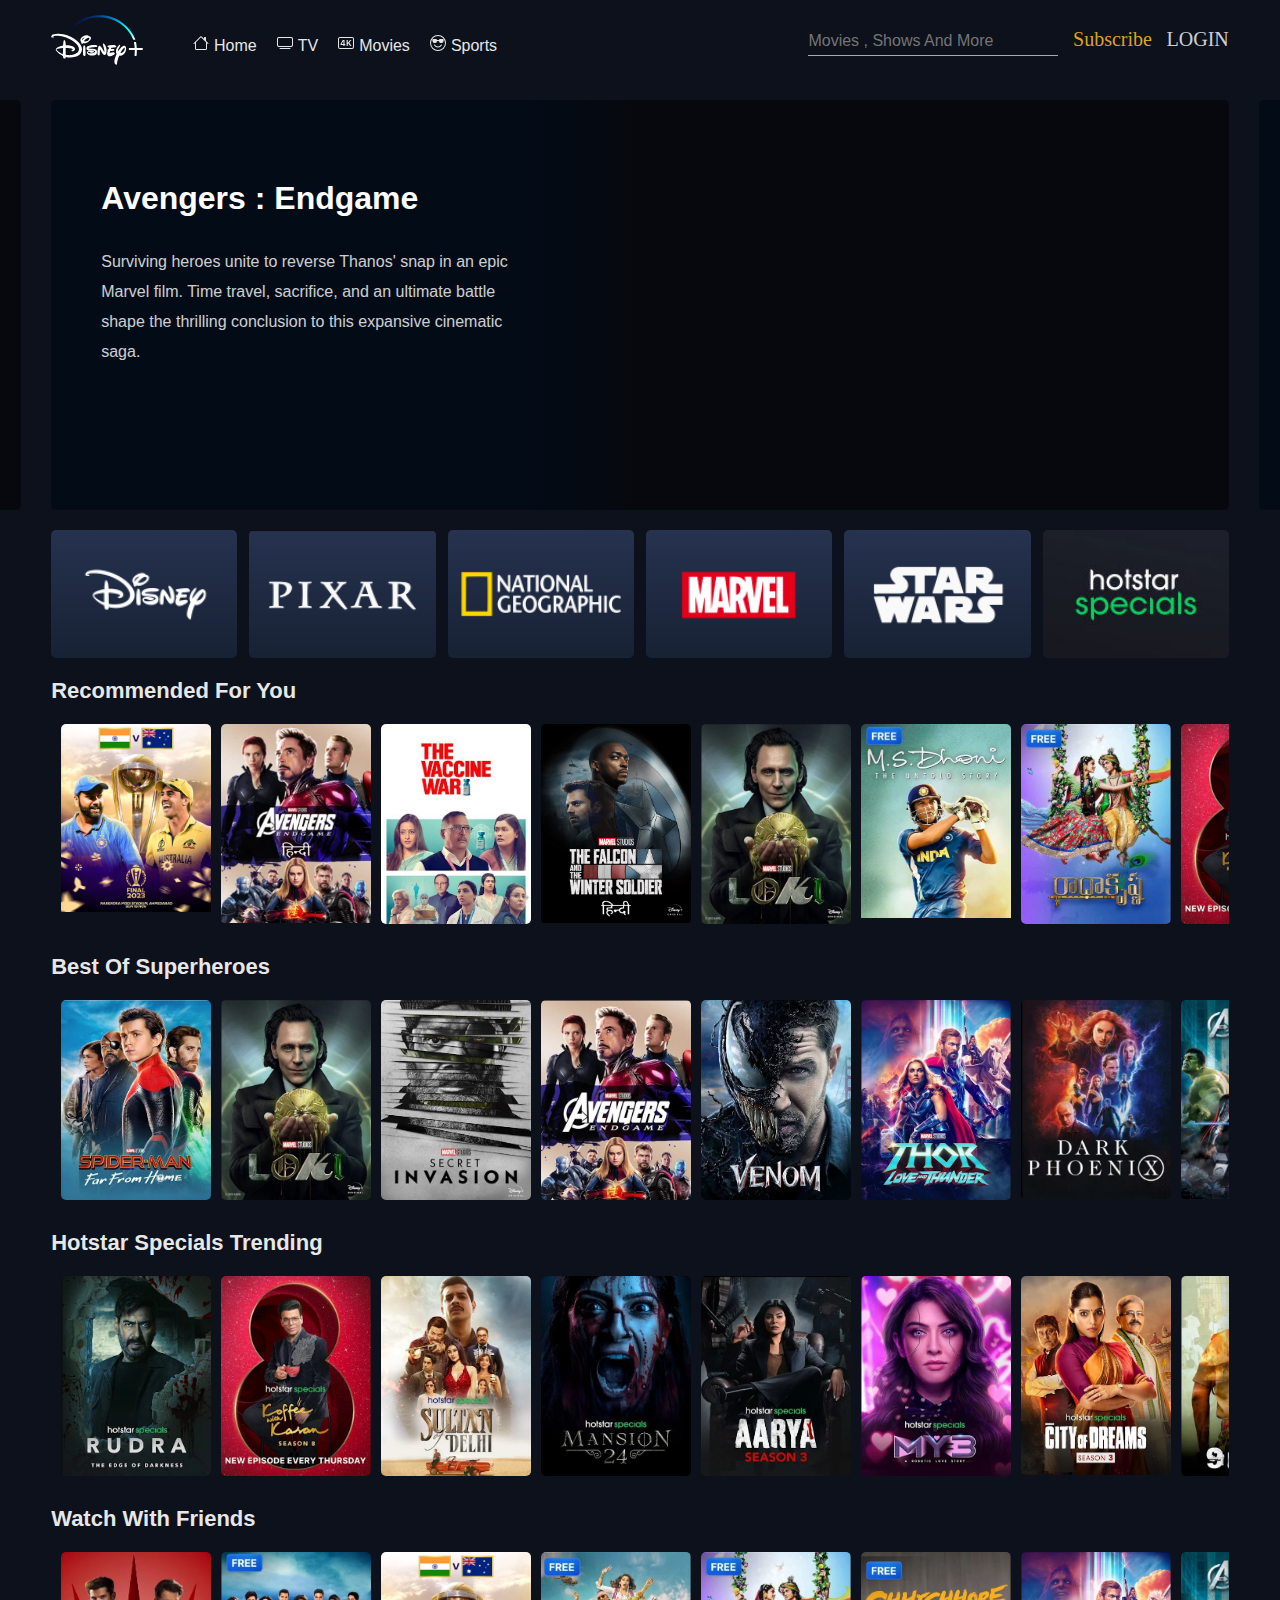
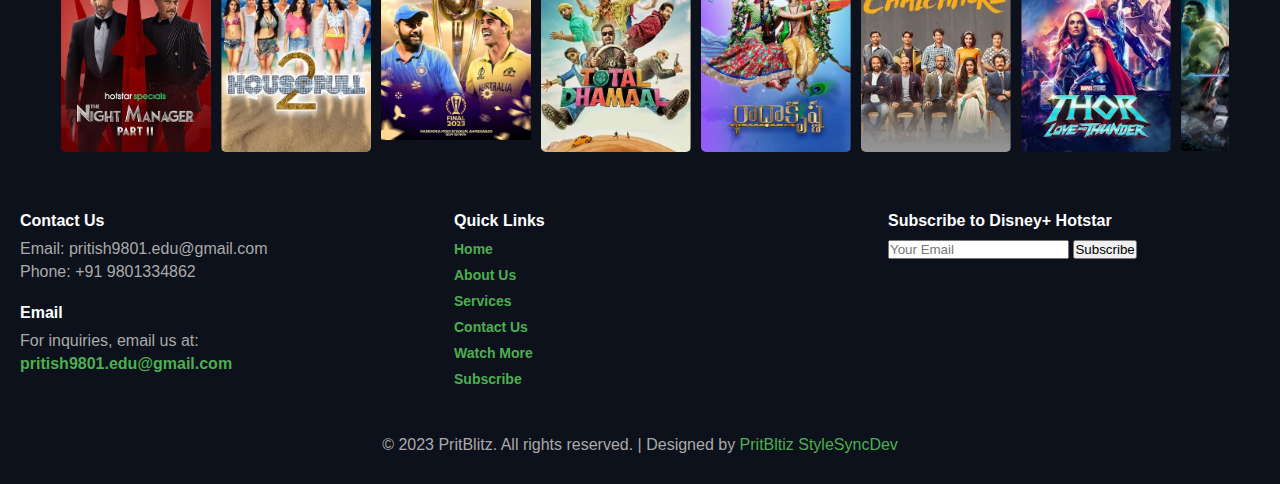
==== index.html @ 9d09a850 "Alignment and free img" ====
<!DOCTYPE html>
<html lang="en">

<head>
  <meta charset="UTF-8" />
  <meta name="viewport" content="width=device-width, initial-scale=1.0" />
  <meta http-equiv="X-UA-Compatible" content="ie=edge" />
  <title>Disney+ Hotstar</title>
  <link rel="stylesheet" href="style.css" />
  <script src="https://ajax.googleapis.com/ajax/libs/jquery/3.6.0/jquery.min.js"></script>
</head>

<body>
  <nav class="navbar">
    <img src="/images/logo_disney.svg" class="disney-logo" alt="" />
    <ul class="nav-links">
      <!-- <a> is the achor tag which contains the directing links for future pages -->
      <!-- # generally means blank , currently there are no links attached to the anchor tag -->
      <li class="nav-items">
        <a href="#">
          <svg class="nav-buttons" xmlns="http://www.w3.org/2000/svg" width="16" height="16" fill="currentColor"
            class="bi bi-house" viewBox="0 0 16 16">
            <path
              d="M8.707 1.5a1 1 0 0 0-1.414 0L.646 8.146a.5.5 0 0 0 .708.708L2 8.207V13.5A1.5 1.5 0 0 0 3.5 15h9a1.5 1.5 0 0 0 1.5-1.5V8.207l.646.647a.5.5 0 0 0 .708-.708L13 5.793V2.5a.5.5 0 0 0-.5-.5h-1a.5.5 0 0 0-.5.5v1.293zM13 7.207V13.5a.5.5 0 0 1-.5.5h-9a.5.5 0 0 1-.5-.5V7.207l5-5z" />
          </svg>Home</a>
      </li>
      <li class="nav-items">
        <a href="#">
          <svg class="nav-buttons" xmlns="http://www.w3.org/2000/svg" width="16" height="16" fill="currentColor"
            class="bi bi-tv" viewBox="0 0 16 16">
            <path
              d="M2.5 13.5A.5.5 0 0 1 3 13h10a.5.5 0 0 1 0 1H3a.5.5 0 0 1-.5-.5M13.991 3l.024.001a1.46 1.46 0 0 1 .538.143.757.757 0 0 1 .302.254c.067.1.145.277.145.602v5.991l-.001.024a1.464 1.464 0 0 1-.143.538.758.758 0 0 1-.254.302c-.1.067-.277.145-.602.145H2.009l-.024-.001a1.464 1.464 0 0 1-.538-.143.758.758 0 0 1-.302-.254C1.078 10.502 1 10.325 1 10V4.009l.001-.024a1.46 1.46 0 0 1 .143-.538.758.758 0 0 1 .254-.302C1.498 3.078 1.675 3 2 3zM14 2H2C0 2 0 4 0 4v6c0 2 2 2 2 2h12c2 0 2-2 2-2V4c0-2-2-2-2-2" />
          </svg>TV</a>
      </li>
      <li class="nav-items">
        <a href="#">
          <svg class="nav-buttons" xmlns="http://www.w3.org/2000/svg" width="16" height="16" fill="currentColor"
            class="bi bi-badge-4k" viewBox="0 0 16 16">
            <path
              d="M4.807 5.001C4.021 6.298 3.203 7.6 2.5 8.917v.971h2.905V11h1.112V9.888h.733V8.93h-.733V5.001h-1.71zm-1.23 3.93v-.032a46.781 46.781 0 0 1 1.766-3.001h.062V8.93H3.577zm9.831-3.93h-1.306L9.835 7.687h-.057V5H8.59v6h1.187V9.075l.615-.699L12.072 11H13.5l-2.232-3.415 2.14-2.584z" />
            <path
              d="M14 3a1 1 0 0 1 1 1v8a1 1 0 0 1-1 1H2a1 1 0 0 1-1-1V4a1 1 0 0 1 1-1zM2 2a2 2 0 0 0-2 2v8a2 2 0 0 0 2 2h12a2 2 0 0 0 2-2V4a2 2 0 0 0-2-2z" />
          </svg>Movies</a>
      </li>
      <li class="nav-items">
        <a href="#">
          <svg class="nav-buttons" xmlns="http://www.w3.org/2000/svg" width="16" height="16" fill="currentColor"
            class="bi bi-emoji-sunglasses" viewBox="0 0 16 16">
            <path
              d="M4.968 9.75a.5.5 0 1 0-.866.5A4.498 4.498 0 0 0 8 12.5a4.5 4.5 0 0 0 3.898-2.25.5.5 0 1 0-.866-.5A3.498 3.498 0 0 1 8 11.5a3.498 3.498 0 0 1-3.032-1.75M7 5.116V5a1 1 0 0 0-1-1H3.28a1 1 0 0 0-.97 1.243l.311 1.242A2 2 0 0 0 4.561 8H5a2 2 0 0 0 1.994-1.839A2.99 2.99 0 0 1 8 6c.393 0 .74.064 1.006.161A2 2 0 0 0 11 8h.438a2 2 0 0 0 1.94-1.515l.311-1.242A1 1 0 0 0 12.72 4H10a1 1 0 0 0-1 1v.116A4.22 4.22 0 0 0 8 5c-.35 0-.69.04-1 .116" />
            <path d="M16 8A8 8 0 1 1 0 8a8 8 0 0 1 16 0m-1 0A7 7 0 1 0 1 8a7 7 0 0 0 14 0" />
          </svg>Sports</a>
      </li>
    </ul>

    <div class="right-container">
      <input type="text" class="search-box" placeholder="Movies , Shows And More " />
      <button class="sub-btn">Subscribe</button>
      <a href="#" class="login-link">login</a>
    </div>
  </nav>

  <div class="carousel-container">
    <div class="carousel"></div>
  </div>

  <div class="video-card-container">
    <div class="video-card">
      <img src="images/disney.PNG" class="video-card-image" alt="disney card" />
      <video src="videos/disney.mp4" mute loop class="card-video"></video>
    </div>

    <div class="video-card">
      <img src="images/pixar.PNG" class="video-card-image" alt="pixar card" />
      <video src="videos/pixar.mp4" mute loop class="card-video"></video>
    </div>

    <div class="video-card">
      <img src="images/geographic.PNG" class="video-card-image" alt="national geographic card" />
      <video src="videos/geographic.mp4" mute loop class="card-video"></video>
    </div>

    <div class="video-card">
      <img src="images/marvel.PNG" class="video-card-image" alt="marvel card" />
      <video src="videos/marvel.mp4" mute loop class="card-video"></video>
    </div>

    <div class="video-card">
      <img src="images/star-wars.PNG" class="video-card-image" alt="star wars card " />
      <video src="videos/star-war.mp4" mute loop class="card-video"></video>
    </div>

    <div class="video-card">
      <img src="images/hotstar-specials.jpg" class="video-card-image" alt="hotstar specials card" />
      <video src="videos/hotstar-specials.mp4" mute loop class="card-video"></video>
    </div>
  </div>

  <h1 class="title">Recommended for You</h1>

  <div class="movies-list">
    <button class="pre-btn" title="btn">
      <img src="images/pre.png" alt="previous button" />
    </button>
    <button class="nxt-btn" title="btn">
      <img src="images/nxt.png" alt="next button" />
    </button>
    <div class="card-container">
      <div class="card">
        <img src="images/poster 32.jpg" class="card-img" alt="poster 32 - india vs australia world cup finals " />
        <div class="card-body">
            <div class="a"><h2 class="name">IND vs AUS WC FINALS 2023</h2>
          <h6 class="des">
            Intense showdown, cricket glory: India vs Australia.
          </h6></div>
          <button class="watchlist-btn">add to watchlist</button>
        </div>
      </div>

      <div class="card">
        <img src="images/poster 4.png" class="card-img" alt="poster 4 - avengers endgame in hindi" />
        <div class="card-body">
            <div class="a"><h2 class="name">Avengers Endgame(Hindi)</h2>
          <h6 class="des">
            Epic heroes unite, vanquishing threats, altering destinies.
          </h6></div>
          <button class="watchlist-btn">add to watchlist</button>
        </div>
      </div>

      <div class="card">
        <img src="images/poster 43.jpeg" class="card-img" alt="poster 4 - avengers endgame in hindi" />
        <div class="card-body">
          <div class="a"><h2 class="name">The Vaccine War</h2>
          <h6 class="des">
            Global struggle: The Vaccine War's impactful narrative.
          </h6></div>
          <button class="watchlist-btn">add to watchlist</button>
        </div>
      </div>

      <div class="card">
        <img src="images/poster 3.png" class="card-img" alt="poster 3 - the falcon and the winter soldier in hindi " />
        <div class="card-body">
          <div class="a"><h2 class="name">The Falcon and the Winter Soldier</h2>
          <h6 class="des">
            Heroes unite, navigating challenges, forging powerful legacy
          </h6></div>
          <button class="watchlist-btn">add to watchlist</button>
        </div>
      </div>

      <div class="card">
        <img src="images/poster 13.jpeg" class="card-img" alt="poster 13 - Loki Season 2 " />
        <div class="card-body">
          <div class="a"><h2 class="name">Loki</h2>
          <h6 class="des">
            God of Mischief's cosmic escapades defy expectations
          </h6></div>
          <button class="watchlist-btn">add to watchlist</button>
        </div>
      </div>

      <div class="card">
        <img src="images/poster 15.jpeg" class="card-img" alt="poster 15 - MS Dhoni : The Untold Story  " />
        <div class="card-body">
          <div class="a"><h2 class="name">MS Dhoni : The Untold Story</h2>
          <h6 class="des">
            Dhoni's journey: captaincy, resilience, triumph, untold saga.
          </h6></div>
          <button class="watchlist-btn">add to watchlist</button>
        </div>
      </div>

      <div class="card">
        <img src="images/poster 17.jpeg" class="card-img" alt="poster 17 - Radha Krishna " />
        <div class="card-body">
          <div class="a"><h2 class="name">Radha Krishna</h2>
          <h6 class="des">
            Divine love story transcends time, eternal devotion.
          </h6></div>
          <button class="watchlist-btn">add to watchlist</button>
        </div>
      </div>

      <div class="card">
        <img src="images/poster 18.jpeg" class="card-img" alt="poster 18 - Koffee With Karan " />
        <div class="card-body">
          <div class="a"><h2 class="name">Koffee With Karan</h2>
          <h6 class="des">
            Celebrities spill secrets, candid conversations, entertaining
            revelations.
          </h6></div>
          <button class="watchlist-btn">add to watchlist</button>
        </div>
      </div>

      <div class="card">
        <img src="images/poster 23.jpeg" class="card-img" alt="poster 23 - RRR" />
        <div class="card-body">
          <div class="a"><h2 class="name">RRR</h2>
          <h6 class="des">
            Epic saga, fierce battles, heroic camaraderie unfolds.
          </h6></div>
          <button class="watchlist-btn">add to watchlist</button>
        </div>
      </div>

      <div class="card">
        <img src="images/poster 30.jpeg" class="card-img" alt="poster 30 - Tu hai Mera Sunday " />
        <div class="card-body">
          <div class="a"><h2 class="name">Tu hai Mera Sunday</h2>
          <h6 class="des">
            Heartwarming tale, friendship, Mumbai's vibrant spirit.
          </h6></div>
          <button class="watchlist-btn">add to watchlist</button>
        </div>
      </div>

      <div class="card">
        <img src="images/poster 2.png" class="card-img" alt="poster 2 - Mulan (Hindi)" />
        <div class="card-body">
          <div class="a"><h2 class="name">Mulan(Hindi)</h2>
          <h6 class="des">
            Warrior's journey, honor, bravery in Disney's adaptation.
          </h6></div>
          <button class="watchlist-btn">add to watchlist</button>
        </div>
      </div>

      <div class="card">
        <img src="images/poster 28.jpeg" class="card-img" alt="poster 28 - Live Telecast" />
        <div class="card-body">
          <div class="a"><h2 class="name">Live Telecast</h2>
          <h6 class="des">
            Horror reality, chilling consequences on-screen drama.
          </h6></div>
          <button class="watchlist-btn">add to watchlist</button>
        </div>
      </div>

      <div class="card">
        <img src="images/poster 22.jpeg" class="card-img" alt="poster 22 - Devo ke dev : Mahadev" />
        <div class="card-body">
          <div class="a"><h2 class="name">Devo ke dev : Mahadev</h2>
          <h6 class="des">
            Mythical saga, divine journey, Lord Shiva's valor.
          </h6></div>
          <button class="watchlist-btn">add to watchlist</button>
        </div>
      </div>
    </div>
  </div>

  <h1 class="title">Best of Superheroes</h1>

  <div class="movies-list">
    <button class="pre-btn" title="btn">
      <img src="images/pre.png" alt="previous button " />
    </button>
    <button class="nxt-btn" title="btn">
      <img src="images/nxt.png" alt="next button " />
    </button>
    <div class="card-container">
      <div class="card">
        <img src="images/poster 14.jpeg" class="card-img" alt="" />
        <div class="card-body">
          <div class="a"><h2 class="name">Spiderman : Far from Home</h2>
          <h6 class="des">
            Heroic web-slinger faces global challenges, adventure.
          </h6></div>
          <button class="watchlist-btn">add to watchlist</button>
        </div>
      </div>

      <div class="card">
        <img src="images/poster 13.jpeg" class="card-img" alt="" />
        <div class="card-body">
          <div class="a"><h2 class="name">Loki</h2>
          <h6 class="des">
            God of Mischief's cosmic escapades defy expectations.
          </h6></div>
          <button class="watchlist-btn">add to watchlist</button>
        </div>
      </div>

      <div class="card">
        <img src="images/poster 27.jpeg" class="card-img" alt="" />
        <div class="card-body">
          <div class="a"><h2 class="name">Secret Invasion</h2>
          <h6 class="des">
            Marvel's shapeshifting thriller, infiltration, cosmic stakes.
          </h6></div>
          <button class="watchlist-btn">add to watchlist</button>
        </div>
      </div>

      <div class="card">
        <img src="images/poster 26.jpeg" class="card-img" alt="" />
        <div class="card-body">
          <div class="a"><h2 class="name">Avengers Endgame(Hindi)</h2>
          <h6 class="des">
            Epic heroes unite, vanquishing threats, altering destinies.
          </h6></div>
          <button class="watchlist-btn">add to watchlist</button>
        </div>
      </div>

      <div class="card">
        <img src="images/poster 24.jpeg" class="card-img" alt="" />
        <div class="card-body">
          <div class="a"><h2 class="name">Venom</h2>
          <h6 class="des">
            Antihero's symbiotic saga, power struggle, formidable foes.
          </h6></div>
          <button class="watchlist-btn">add to watchlist</button>
        </div>
      </div>

      <div class="card">
        <img src="images/poster 21.jpeg" class="card-img" alt="" />
        <div class="card-body">
          <div class="a"><h2 class="name">Thor : Love and Thunder</h2>
          <h6 class="des">
            Thunderous love, cosmic adventures, electrifying spectacle
          </h6></div>
          <button class="watchlist-btn">add to watchlist</button>
        </div>
      </div>

      <div class="card">
        <img src="images/poster 12.png" class="card-img" alt="" />
        <div class="card-body">
          <div class="a"><h2 class="name">Dark Phoenix</h2>
          <h6 class="des">
            Mutant turmoil, destructive power, X-Men's ultimate challenge
          </h6></div>
          <button class="watchlist-btn">add to watchlist</button>
        </div>
      </div>

      <div class="card">
        <img src="images/poster 6.png" class="card-img" alt="" />
        <div class="card-body">
          <div class="a"><h2 class="name">Avengers(Hindi)</h2>
          <h6 class="des">
            Earth's mightiest heroes unite, defend against threats.
          </h6></div>
          <button class="watchlist-btn">add to watchlist</button>
        </div>
      </div>

      <div class="card">
        <img src="images/poster 20.jpeg" class="card-img" alt="" />
        <div class="card-body">
          <div class="a"><h2 class="name">Black Panther : Wakanda Forever</h2>
          <h6 class="des">
            Legacy continues, royal heritage, Marvel's tribute.
          </h6></div>
          <button class="watchlist-btn">add to watchlist</button>
        </div>
      </div>

      <div class="card">
        <img src="images/poster 9.png" class="card-img" alt="" />
        <div class="card-body">
          <div class="a"><h2 class="name">Raya And the Last Dragon</h2>
          <h6 class="des">
            Animated epic, mystical journey, courage triumphs.
          </h6></div>
          <button class="watchlist-btn">add to watchlist</button>
        </div>
      </div>

      <div class="card">
        <img src="images/poster 10.png" class="card-img" alt="" />
        <div class="card-body">
          <div class="a"><h2 class="name">Luca</h2>
          <h6 class="des">
            Pixar's seaside adventure, friendship, sea monster secrets.
          </h6></div>
          <button class="watchlist-btn">add to watchlist</button>
        </div>
      </div>

      <div class="card">
        <img src="images/poster 3.png" class="card-img" alt="" />
        <div class="card-body">
          <div class="a"><h2 class="name">The Falcon and the Winter Soldier(Hindi)</h2>
          <h6 class="des">
            Heroes unite, navigating challenges, forging powerful legacy.
          </h6></div>
          <button class="watchlist-btn">add to watchlist</button>
        </div>
      </div>
    </div>
  </div>

  <h1 class="title">Hotstar Specials Trending</h1>

  <div class="movies-list">
    <button class="pre-btn" title="btn">
      <img src="images/pre.png" alt="" />
    </button>
    <button class="nxt-btn" title="btn">
      <img src="images/nxt.png" alt="" />
    </button>
    <div class="card-container">
      <div class="card">
        <img src="images/poster 16.jpeg" class="card-img" alt="" />
        <div class="card-body">
          <div class="a"><h2 class="name">Rudra : The Edge Of Darkness</h2>
          <h6 class="des">
            Crime-solving thriller, darkness unraveled, riveting drama.
          </h6></div>
          <button class="watchlist-btn">add to watchlist</button>
        </div>
      </div>

      <div class="card">
        <img src="images/poster 18.jpeg" class="card-img" alt="" />
        <div class="card-body">
          <div class="a"><h2 class="name">Koffee With Karan</h2>
          <h6 class="des">
            Celebrities spill secrets, candid conversations, entertaining
            revelations.
          </h6></div>
          <button class="watchlist-btn">add to watchlist</button>
        </div>
      </div>

      <div class="card">
        <img src="images/poster 33.jpeg" class="card-img" alt="" />
        <div class="card-body">
          <div class="a"><h2 class="name">Sultan Of Delhi</h2>
          <h6 class="des">
            Political intrigue, power struggles, royal legacy unfolds.
          </h6></div>
          <button class="watchlist-btn">add to watchlist</button>
        </div>
      </div>

      <div class="card">
        <img src="images/poster 34.jpeg" class="card-img" alt="" />
        <div class="card-body">
          <div class="a"><h2 class="name">Mansion 24</h2>
          <h6 class="des">
            Mysterious mansion, secrets, supernatural encounters, suspenseful
            narrative.
          </h6></div>
          <button class="watchlist-btn">add to watchlist</button>
        </div>
      </div>

      <div class="card">
        <img src="images/poster 35.jpeg" class="card-img" alt="" />
        <div class="card-body">
          <div class="a"><h2 class="name">Aarya(Season 3)</h2>
          <h6 class="des">
            Aarya's saga continues, family dynamics, gripping suspense.
          </h6></div>
          <button class="watchlist-btn">add to watchlist</button>
        </div>
      </div>

      <div class="card">
        <img src="images/poster 36.jpeg" class="card-img" alt="" />
        <div class="card-body">
          <div class="a"><h2 class="name">MY3 : A Robotic Love Story</h2>
          <h6 class="des">
            Futuristic love, AI complexities, captivating robotic tale.
          </h6></div>
          <button class="watchlist-btn">add to watchlist</button>
        </div>
      </div>

      <div class="card">
        <img src="images/poster 37.jpeg" class="card-img" alt="" />
        <div class="card-body">
          <div class="a"><h2 class="name">City Of Dreams (Season 3)</h2>
          <h6 class="des">
            Political drama, power clashes, Mumbai's intricate dynamics.
          </h6></div>
          <button class="watchlist-btn">add to watchlist</button>
        </div>
      </div>

      <div class="card">
        <img src="images/poster 38.jpeg" class="card-img" alt="" />
        <div class="card-body">
          <div class="a"><h2 class="name">9 Hours</h2>
          <h6 class="des">
            Thriller unfolds in real-time, suspense, ticking clock.
          </h6></div>
          <button class="watchlist-btn">add to watchlist</button>
        </div>
      </div>

      <div class="card">
        <img src="images/poster 39.jpeg" class="card-img" alt="" />
        <div class="card-body">
          <div class="a"><h2 class="name">Kerala Crime Files</h2>
          <h6 class="des">
            Intriguing crime narratives, investigations, Kerala's criminal
            world.
          </h6></div>
          <button class="watchlist-btn">add to watchlist</button>
        </div>
      </div>

      <div class="card">
        <img src="images/poster 40.jpeg" class="card-img" alt="" />
        <div class="card-body">
          <div class="a"><h2 class="name">Taaza Khabar</h2>
          <h6 class="des">
            Fresh news perspectives, media drama, timely revelations.
          </h6></div>
          <button class="watchlist-btn">add to watchlist</button>
        </div>
      </div>

      <div class="card">
        <img src="images/poster 28.jpeg" class="card-img" alt="" />
        <div class="card-body">
          <div class="a"><h2 class="name">Live Telecast</h2>
          <h6 class="des">
            Horror reality, chilling consequences on-screen drama.
          </h6></div>
          <button class="watchlist-btn">add to watchlist</button>
        </div>
      </div>

      <div class="card">
        <img src="images/poster 42.jpeg" class="card-img" alt="" />
        <div class="card-body">
          <div class="a"><h2 class="name">Criminal Justice : Adhura Sach</h2>
          <h6 class="des">
            Legal drama, unfinished truths, complex justice system.
          </h6></div>
          <button class="watchlist-btn">add to watchlist</button>
        </div>
      </div>

      <div class="card">
        <img src="images/poster 41.jpeg" class="card-img" alt="" />
        <div class="card-body">
          <div class="a"><h2 class="name">The Night Manager(Part II)</h2>
          <h6 class="des">
            Espionage sequel, intrigue deepens, captivating continuation.
          </h6></div>
          <button class="watchlist-btn">add to watchlist</button>
        </div>
      </div>
    </div>
  </div>

  <h1 class="title">Watch With Friends</h1>

  <div class="movies-list">
    <button class="pre-btn" title="btn">
      <img src="images/pre.png" alt="previous button " />
    </button>
    <button class="nxt-btn" title="btn">
      <img src="images/nxt.png" alt="next button " />
    </button>
    <div class="card-container">
      <div class="card">
        <img src="images/poster 41.jpeg" class="card-img" alt="" />
        <div class="card-body">
          <div class="a"><h2 class="name">The Night Manager(Part II)</h2>
          <h6 class="des">
            Espionage sequel, intrigue deepens, captivating continuation.
          </h6></div>
          <button class="watchlist-btn">add to watchlist</button>
        </div>
      </div>

      <div class="card">
        <img src="images/poster 31.jpeg" class="card-img" alt="" />
        <div class="card-body">
          <div class="a"><h2 class="name">Houseful 2</h2>
          <h6 class="des">
            Hilarious chaos, mistaken identities, uproarious ensemble comedy.
          </h6></div>
          <button class="watchlist-btn">add to watchlist</button>
        </div>
      </div>

      <div class="card">
        <img src="images/poster 32.jpg" class="card-img" alt="" />
        <div class="card-body">
          <div class="a"><h2 class="name">IND vs AUS WC Finals 2023</h2>
          <h6 class="des">.</h6></div>
          <button class="watchlist-btn">add to watchlist</button>
        </div>
      </div>

      <div class="card">
        <img src="images/poster 25.jpeg" class="card-img" alt="" />
        <div class="card-body">
          <div class="a"><h2 class="name">Total Dhamal</h2>
          <h6 class="des">
            Madcap adventure, treasure hunt, laugh-out-loud Bollywood comedy.
          </h6></div>
          <button class="watchlist-btn">add to watchlist</button>
        </div>
      </div>

      <div class="card">
        <img src="images/poster 17.jpeg" class="card-img" alt="" />
        <div class="card-body">
          <div class="a"><h2 class="name">Radha Krishna</h2>
          <h6 class="des">
            Divine love saga transcends time, eternal devotion.
          </h6></div>
          <button class="watchlist-btn">add to watchlist</button>
        </div>
      </div>

      <div class="card">
        <img src="images/poster 29.jpeg" class="card-img" alt="" />
        <div class="card-body">
          <div class="a"><h2 class="name">Chhichhore</h2>
          <h6 class="des">
            Nostalgic college days, friendship, life's valuable lessons.
          </h6></div>
          <button class="watchlist-btn">add to watchlist</button>
        </div>
      </div>

      <div class="card">
        <img src="images/poster 21.jpeg" class="card-img" alt="" />
        <div class="card-body">
          <div class="a"><h2 class="name">Thor : Love and Thunder</h2>
          <h6 class="des">
            Thunderous love, cosmic adventures, electrifying spectacle.
          </h6></div>
          <button class="watchlist-btn">add to watchlist</button>
        </div>
      </div>

      <div class="card">
        <img src="images/poster 6.png" class="card-img" alt="" />
        <div class="card-body">
          <div class="a"><h2 class="name">Avengers(Hindi)</h2>
          <h6 class="des">
            Earth's mightiest heroes unite, defend against threats.
          </h6></div>
          <button class="watchlist-btn">add to watchlist</button>
        </div>
      </div>

      <div class="card">
        <img src="images/poster 20.jpeg" class="card-img" alt="" />
        <div class="card-body">
          <div class="a"><h2 class="name">Black Panther : Wakanda Forever</h2>
          <h6 class="des">
            Legacy continues, royal heritage, Marvel's tribute.
          </h6></div>
          <button class="watchlist-btn">add to watchlist</button>
        </div>
      </div>

      <div class="card">
        <img src="images/poster 40.jpeg" class="card-img" alt="" />
        <div class="card-body">
          <div class="a"><h2 class="name">Taaza Khabar</h2>
          <h6 class="des">
            Fresh news perspectives, media drama, timely revelations.
          </h6></div>
          <button class="watchlist-btn">add to watchlist</button>
        </div>
      </div>

      <div class="card">
        <img src="images/poster 34.jpeg" class="card-img" alt="" />
        <div class="card-body">
          <div class="a"><h2 class="name">Mansion 24</h2>
          <h6 class="des">
            Mysterious mansion, secrets, supernatural encounters, suspenseful
            narrative.
          </h6></div>
          <button class="watchlist-btn">add to watchlist</button>
        </div>
      </div>

      <div class="card">
        <img src="images/poster 7.png" class="card-img" alt="" />
        <div class="card-body">
          <div class="a"><h2 class="name">Pirates of the Carribean : Salazar's Revenge</h2>
          <h6 class="des">
            Captain Jack Sparrow's swashbuckling return, supernatural
            adversaries.
          </h6></div>
          <button class="watchlist-btn">add to watchlist</button>
        </div>
      </div>
    </div>
  </div>
  <footer>
    <div class="footer-content">
      <div class="contact-section">
        <div class="contact-info">
          <h4>Contact Us</h4>
          <p>Email: pritish9801.edu@gmail.com</p>
          <p>Phone: +91 9801334862</p>
        </div>
        <br />
        <div class="contact-info">
          <h4>Email</h4>
          <p>For inquiries, email us at:</p>
          <p>
            <a href="mailto:pritish9801.edu@gmail.com" class="gmail-link">pritish9801.edu@gmail.com</a>
          </p>
        </div>
      </div>

      <div class="quick-links">
        <div class="quick-links-content">
          <h4>Quick Links</h4>
          <ul>
            <li><a href="#">Home</a></li>
            <li><a href="#">About Us</a></li>
            <li><a href="#">Services</a></li>
            <li><a href="#">Contact Us</a></li>
            <li><a href="#">Watch More</a></li>
            <li><a href="#">Subscribe</a></li>
          </ul>
        </div>
      </div>

      <div class="disney">
        <div class="disney-content">
          <h4>Subscribe to Disney+ Hotstar</h4>
          <form class="disney-form">
            <input type="email" class="disney-input" placeholder="Your Email" required />
            <button type="submit" class="disney-submit">Subscribe</button>
          </form>
        </div>
      </div>
    </div>

    <div class="footer-bottom">
      <p>
        &copy; 2023 PritBlitz. All rights reserved. | Designed by
        <a href="#" target="_blank">PritBltiz StyleSyncDev</a>
      </p>
    </div>
  </footer>

  <script src="slider.js" async></script>
  <script src="web.js" async></script>
</body>

</html>
---- style.css ----
@font-face {
  font-family: "Roboto";
  font-style: normal;
  font-weight: 400;
  src: url("../fonts/roboto-v30-latin-regular.eot");
  src: local(""),
    url("../fonts/roboto-v30-latin-regular.eot?#iefix") format("embedded-opentype"),
    url("../fonts/roboto-v30-latin-regular.woff2") format("woff2"),
    url("../fonts/roboto-v30-latin-regular.woff") format("woff"),
    url("../fonts/roboto-v30-latin-regular.ttf") format("truetype"),
    url("../fonts/roboto-v30-latin-regular.svg#Roboto") format("svg");
}

* {
  margin: 0;
  padding: 0;
  box-sizing: border-box;
}

body {
  width: 100%;
  background: #0c111b;
  position: relative;
  font-family: "Roboto", sans-serif;
}

.navbar {
  width: 100%;
  height: 80px;
  position: fixed;
  top: 0;
  left: 0;
  padding: 0 4%;
  background: #0c111b;
  z-index: 9;
  display: flex;
  align-items: center;
}

.disney-logo {
  height: 50px;
  margin-right: 30px;
}

.nav-links {
  margin-top: 10px;
  display: flex;
  list-style: none;
}

.nav-items a {
  text-decoration: none;
  margin-left: 20px;
  text-transform: capitalize;
  color: #fff;
  opacity: 0.9;
  transition: 0.5s;
  border-radius: none;
}

.nav-items a:hover {
  font-weight: 300;
  font-size: 20px;
  border-bottom: 1px solid lightgray;
  color: gray;
}

.right-container {
  display: block;
  margin-left: auto;
}

.search-box {
  border: none;
  border-bottom: 1px solid #aaa;
  background: transparent;
  outline: none;
  height: 30px;
  color: #fff;
  width: 250px;
  text-transform: capitalize;
  font-size: 16px;
  font-weight: 500;
  transition: 0.5s;
}

.search-box:focus {
  width: 400px;
  border-color: #1f80e0;
}

.sub-btn {
  background: transparent;
  font-family: cursive;
  height: 30px;
  padding: 0.2px;
  color: goldenrod;
  border-radius: 5px;
  border: none;
  text-align: uppercase;
  font-weight: normal;
  font-size: 20px;
  margin: 0 10px;
  transition: 0.5s;
}

.sub-btn:hover {
  color: yellow;
}

.login-link {
  color: #fff;
  opacity: 0.8;
  text-transform: uppercase;
  font-family: "Times New Roman", Times, serif;
  font-size: 20px;
  font-weight: normal;
  text-decoration: none;
}

.nav-buttons {
  margin-right: 5px;
}

@media screen and (max-width: 600px) {
  .navbar {
    height: auto;
  }

  .navbar .nav-links {
    display: none;
  }

  .navbar .right-container {
    margin-left: 0;
  }

  .navbar .search-box {
    width: 100%;
    margin-top: 10px;
  }

  .navbar .sub-btn {
    margin-top: 10px;
  }

  .navbar .dropdown {
    float: none;
  }

  .navbar .dropdown-content {
    position: static;
    display: none;
    overflow: visible;
    background-color: #0c111b;
    width: 100%;
  }

  .navbar .dropdown:hover .dropdown-content {
    display: block;
  }

  .navbar .dropdown .dropbtn {
    display: block;
    width: 100%;
    text-align: left;
  }

  .navbar .dropdown-content a {
    color: #fff;
    text-align: left;
    padding: 12px 16px;
    text-decoration: none;
    display: block;
    border-bottom: 1px solid #aaa;
  }

  .navbar .dropdown-content a:hover {
    background-color: #ddd;
    color: black;
  }
}

.carousel-container {
  position: relative;
  width: 100%;
  height: 450px;
  padding: 20px 0;
  overflow-x: hidden;
  margin-top: 80px;
}

.carousel {
  display: flex;
  width: 92%;
  height: 100%;
  position: relative;
  margin: auto;
}

.slider {
  flex: 0 0 auto;
  margin-right: 30px;
  position: relative;
  background: rgba(0, 0, 0, 0.5);
  border-radius: 5px;
  width: 100%;
  height: 100%;
  left: 0;
  transition: 1s;
  overflow: hidden;
}

.slider img {
  width: 70%;
  min-height: 100%;
  object-fit: cover;
  display: block;
  margin-left: auto;
}

.slide-content {
  position: absolute;
  width: 50%;
  height: 100%;
  z-index: 2;
  background: linear-gradient(to right, #030b17 80%, #0c111b00);
  color: #fff;
}

.movie-title {
  padding-left: 50px;
  text-transform: capitalize;
  margin-top: 80px;
}

.movie-des {
  width: 80%;
  line-height: 30px;
  padding-left: 50px;
  margin-top: 30px;
  opacity: 0.8;
}

.video-card-container {
  position: relative;
  width: 92%;
  margin: auto;
  height: 10vw;
  display: flex;
  margin-bottom: 20px;
  justify-content: space-between;
}

.video-card {
  position: relative;
  min-width: calc(100% / 6 - 10px);
  width: calc(100% / 6 - 10px);
  height: 100%;
  border-radius: 5px;
  overflow: hidden;
}

.video-card-image,
.card-video {
  width: 100%;
  height: 100%;
  object-fit: cover;
}

.card-video {
  position: absolute;
}

.video-card:hover .video-card-image {
  display: none;
}

.title {
  color: #fff;
  opacity: 0.9;
  padding-left: 4%;
  text-transform: capitalize;
  font-size: 22px;
  font-weight: 700;
}

.movies-list {
  width: 100%;
  height: 220px;
  position: relative;
  margin: 10px 0 20px;
}

.card-container {
  position: relative;
  width: 92%;
  padding-left: 10px;
  height: 220px;
  display: flex;
  margin: 0 auto;
  align-items: center;
  overflow-x: auto;
  overflow-y: visible;
  scroll-behavior: smooth;
}

.card-container::-webkit-scrollbar {
  display: none;
}

.card {
  position: relative;
  min-width: 150px;
  width: 150px;
  height: 200px;
  border-radius: 5px;
  overflow: hidden;
  margin-right: 10px;
  transition: 0.5s;
}

.card-img {
  width: 100%;
  object-fit: cover;
}

.card:hover {
  transform: scale(1.1);
}

.card:hover .card-body {
  opacity: 1;
}

.card-body {
  opacity: 0;
  width: 100%;
  height: 100%;
  position: absolute;
  top: 0;
  left: 0;
  z-index: 2;
  background: linear-gradient(to bottom, rgba(4, 8, 15, 0), #192133 90%);
  padding: 10px;
  transition: 0.5s;
}

.name {
  color: #fff;
  font-size: 15px;
  font-weight: 700;
  text-transform: capitalize;
  margin-top: 40%;
}

.des {
  color: #fff;
  opacity: 0.8;
  margin: 5px 0;
  font-weight: 500;
  font-size: 12px;
}

.watchlist-btn {
  position: relative;
  width: 100%;
  text-transform: capitalize;
  background: none;
  border: none;
  font-weight: 500;
  text-align: right;
  color: rgba(255, 255, 255, 0.5);
  margin: 5px 0;
  cursor: pointer;
  padding: 10px 5px;
  border-radius: 5px;
}

.watchlist-btn::before {
  content: "";
  position: absolute;
  top: 0;
  left: -5px;
  height: 33px;
  width: 33px;
  background-image: url(images/add.png);
  background-size: cover;
  transform: scale(0.4);
}

.watchlist-btn:hover {
  color: #fff;
  background: rgba(255, 255, 255, 0.1);
}

.pre-btn,
.nxt-btn {
  position: absolute;
  top: 0;
  width: 5%;
  height: 100%;
  z-index: 2;
  border: none;
  cursor: pointer;
  outline: none;
}

.pre-btn {
  left: 0;
  background: linear-gradient(to right, #0c111b 0%, #0c111b00);
}

.nxt-btn {
  right: 0;
  background: linear-gradient(to left, #0c111b 0%, #0c111b00);
}

.pre-btn img,
.nxt-btn img {
  width: 15px;
  height: 20px;
  opacity: 0;
}

.pre-btn:hover img,
.nxt-btn:hover img {
  opacity: 1;
}

footer {
  background-color: #0c111b;
  color: #fff;
  padding: 30px 20px;
  text-align: center;
}

.footer-content {
  display: flex;
  justify-content: space-between;
  flex-wrap: wrap;
}

.contact-section,
.quick-links,
.disney {
  width: 30%;
  margin-bottom: 20px;
}

.contact-info,
.quick-links-content,
.disney-content {
  text-align: left;
}

.contact-info h4,
.quick-links-content h4,
.disney-content h4 {
  margin-bottom: 10px;
  color: #fff;
}

.contact-info p,
.quick-links-content p,
.disney p {
  margin: 5px 0;
  color: #aaa;
}

.gmail-link {
  color: #4caf50;
  text-decoration: none;
  font-weight: bold;
}

.gmail-link:hover {
  text-decoration: underline;
}

.footer-bottom {
  margin-top: 20px;
  color: #aaa;
}

.footer-bottom a {
  color: #4caf50;
  text-decoration: none;
}

.footer-bottom a:hover {
  text-decoration: underline;
}

.quick-links-content ul {
  list-style: none;
  padding: 0;
  margin: 0;
}

.quick-links-content ul li {
  margin-bottom: 8px;
  transition: transform 0.3s ease-in-out;
}

.quick-links-content ul li a {
  color: #4caf50;
  text-decoration: none;
  font-weight: bold;
  font-size: 14px;
  transition: color 0.3s ease-in-out;
}

.quick-links-content ul li a:hover {
  color: #45a049;
}

.quick-links-content ul li:hover {
  transform: translateX(5px);
}
.a {
  width: 100%;
  height: 80%;
  overflow-y: scroll;
  border: 1px solid transparent;
}

.a::-webkit-scrollbar {
  display: none;
}
html {
  scroll-behavior: smooth;
}
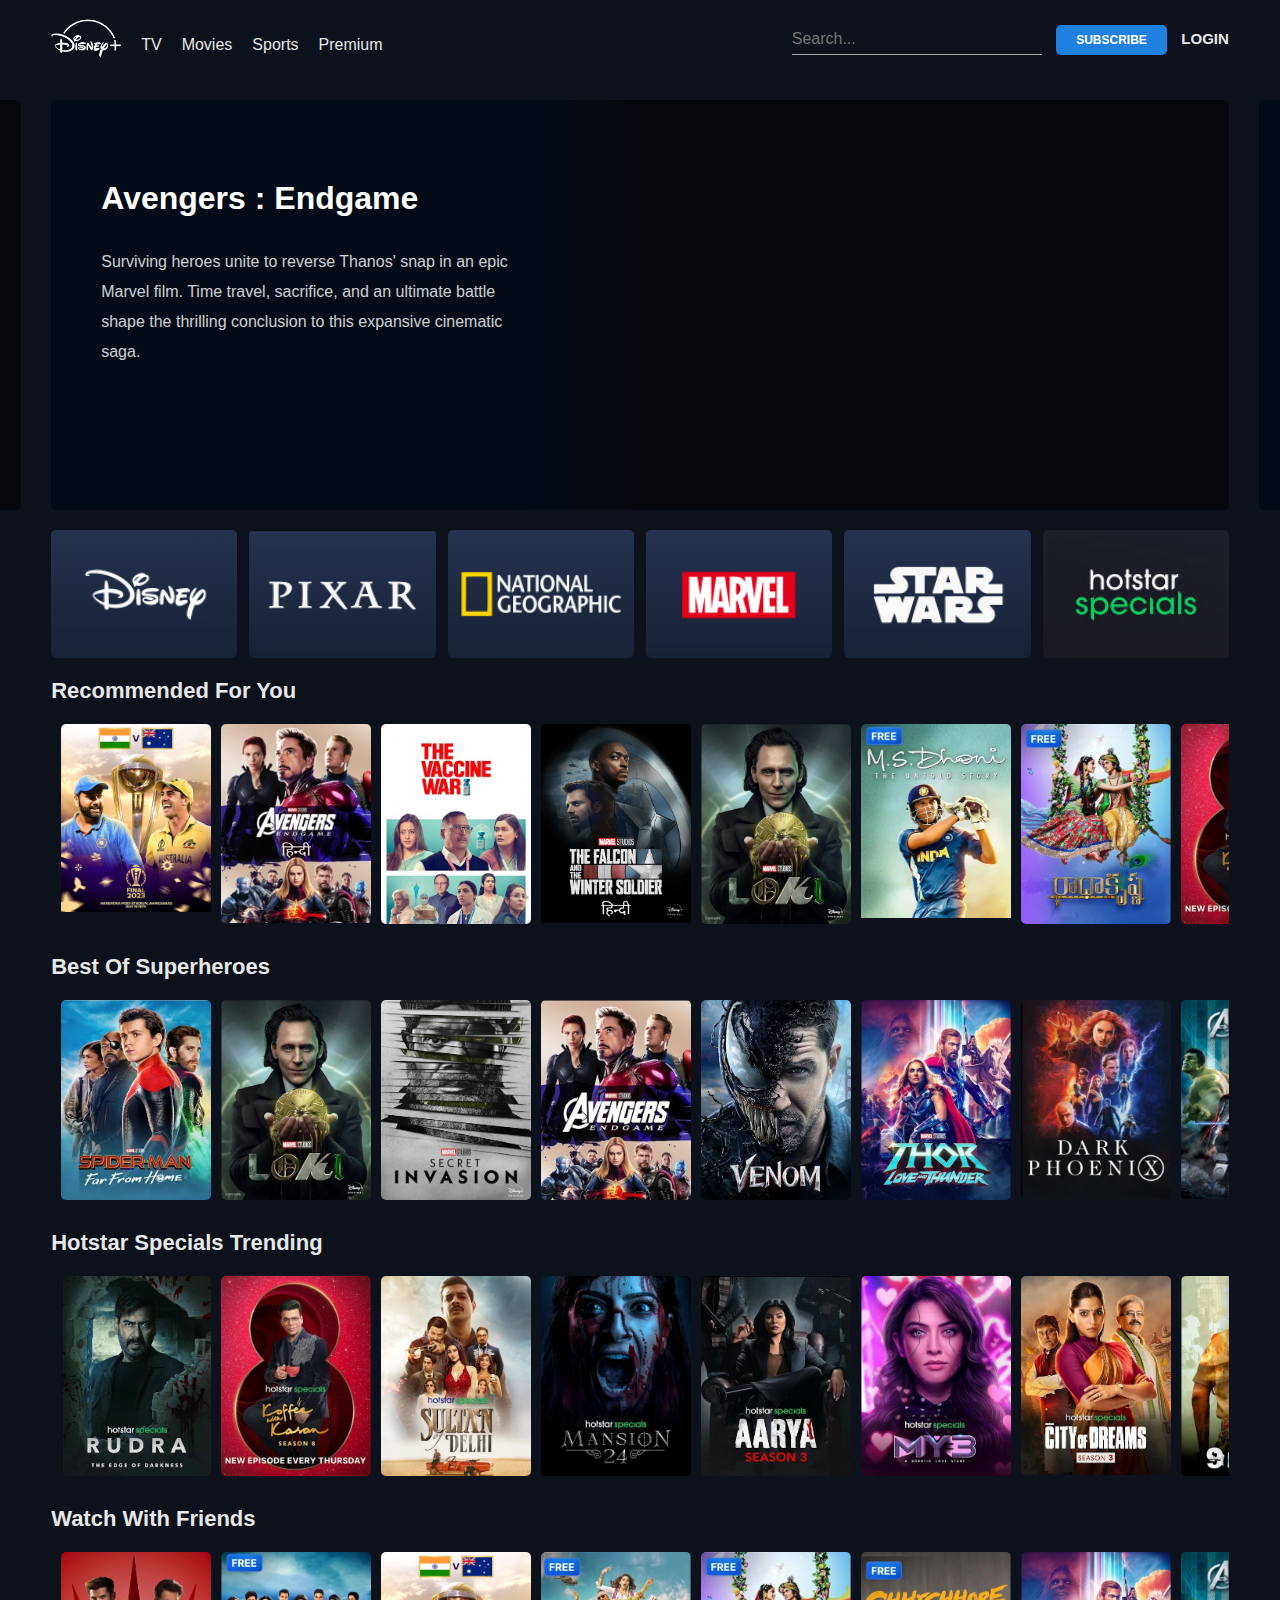
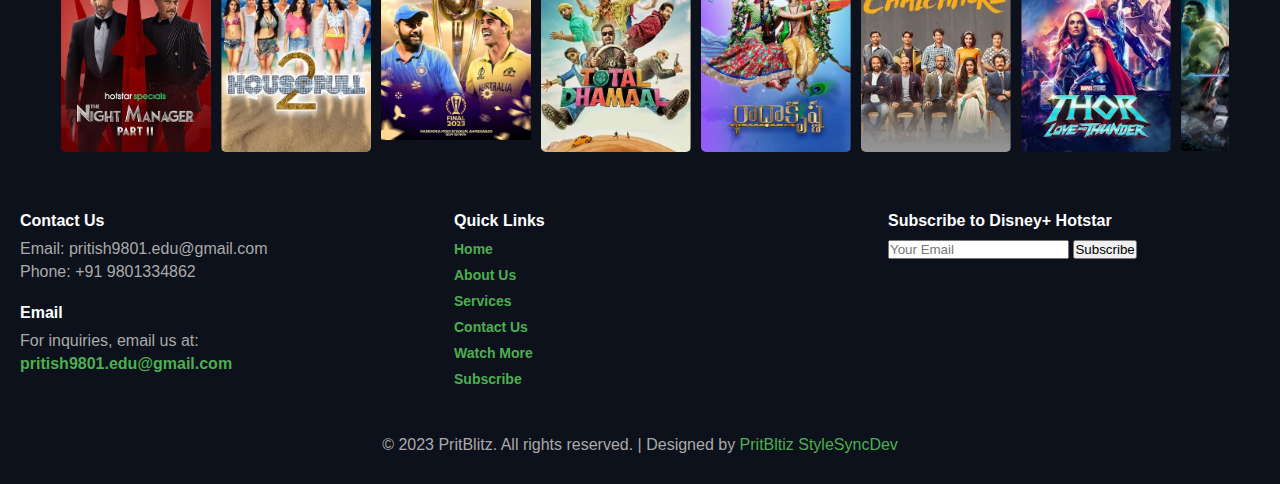
==== commit f7dcef9e: "done" ====
--- a/index.html
+++ b/index.html
@@ -12,51 +12,21 @@
 
 <body>
   <nav class="navbar">
-    <img src="/images/logo_disney.svg" class="disney-logo" alt="" />
+    <img
+      src="./images/logo.png"
+      class="brand-logo"
+      alt="logo og disney clone"
+    />
     <ul class="nav-links">
-      <!-- <a> is the achor tag which contains the directing links for future pages -->
-      <!-- # generally means blank , currently there are no links attached to the anchor tag -->
-      <li class="nav-items">
-        <a href="#">
-          <svg class="nav-buttons" xmlns="http://www.w3.org/2000/svg" width="16" height="16" fill="currentColor"
-            class="bi bi-house" viewBox="0 0 16 16">
-            <path
-              d="M8.707 1.5a1 1 0 0 0-1.414 0L.646 8.146a.5.5 0 0 0 .708.708L2 8.207V13.5A1.5 1.5 0 0 0 3.5 15h9a1.5 1.5 0 0 0 1.5-1.5V8.207l.646.647a.5.5 0 0 0 .708-.708L13 5.793V2.5a.5.5 0 0 0-.5-.5h-1a.5.5 0 0 0-.5.5v1.293zM13 7.207V13.5a.5.5 0 0 1-.5.5h-9a.5.5 0 0 1-.5-.5V7.207l5-5z" />
-          </svg>Home</a>
-      </li>
-      <li class="nav-items">
-        <a href="#">
-          <svg class="nav-buttons" xmlns="http://www.w3.org/2000/svg" width="16" height="16" fill="currentColor"
-            class="bi bi-tv" viewBox="0 0 16 16">
-            <path
-              d="M2.5 13.5A.5.5 0 0 1 3 13h10a.5.5 0 0 1 0 1H3a.5.5 0 0 1-.5-.5M13.991 3l.024.001a1.46 1.46 0 0 1 .538.143.757.757 0 0 1 .302.254c.067.1.145.277.145.602v5.991l-.001.024a1.464 1.464 0 0 1-.143.538.758.758 0 0 1-.254.302c-.1.067-.277.145-.602.145H2.009l-.024-.001a1.464 1.464 0 0 1-.538-.143.758.758 0 0 1-.302-.254C1.078 10.502 1 10.325 1 10V4.009l.001-.024a1.46 1.46 0 0 1 .143-.538.758.758 0 0 1 .254-.302C1.498 3.078 1.675 3 2 3zM14 2H2C0 2 0 4 0 4v6c0 2 2 2 2 2h12c2 0 2-2 2-2V4c0-2-2-2-2-2" />
-          </svg>TV</a>
-      </li>
-      <li class="nav-items">
-        <a href="#">
-          <svg class="nav-buttons" xmlns="http://www.w3.org/2000/svg" width="16" height="16" fill="currentColor"
-            class="bi bi-badge-4k" viewBox="0 0 16 16">
-            <path
-              d="M4.807 5.001C4.021 6.298 3.203 7.6 2.5 8.917v.971h2.905V11h1.112V9.888h.733V8.93h-.733V5.001h-1.71zm-1.23 3.93v-.032a46.781 46.781 0 0 1 1.766-3.001h.062V8.93H3.577zm9.831-3.93h-1.306L9.835 7.687h-.057V5H8.59v6h1.187V9.075l.615-.699L12.072 11H13.5l-2.232-3.415 2.14-2.584z" />
-            <path
-              d="M14 3a1 1 0 0 1 1 1v8a1 1 0 0 1-1 1H2a1 1 0 0 1-1-1V4a1 1 0 0 1 1-1zM2 2a2 2 0 0 0-2 2v8a2 2 0 0 0 2 2h12a2 2 0 0 0 2-2V4a2 2 0 0 0-2-2z" />
-          </svg>Movies</a>
-      </li>
-      <li class="nav-items">
-        <a href="#">
-          <svg class="nav-buttons" xmlns="http://www.w3.org/2000/svg" width="16" height="16" fill="currentColor"
-            class="bi bi-emoji-sunglasses" viewBox="0 0 16 16">
-            <path
-              d="M4.968 9.75a.5.5 0 1 0-.866.5A4.498 4.498 0 0 0 8 12.5a4.5 4.5 0 0 0 3.898-2.25.5.5 0 1 0-.866-.5A3.498 3.498 0 0 1 8 11.5a3.498 3.498 0 0 1-3.032-1.75M7 5.116V5a1 1 0 0 0-1-1H3.28a1 1 0 0 0-.97 1.243l.311 1.242A2 2 0 0 0 4.561 8H5a2 2 0 0 0 1.994-1.839A2.99 2.99 0 0 1 8 6c.393 0 .74.064 1.006.161A2 2 0 0 0 11 8h.438a2 2 0 0 0 1.94-1.515l.311-1.242A1 1 0 0 0 12.72 4H10a1 1 0 0 0-1 1v.116A4.22 4.22 0 0 0 8 5c-.35 0-.69.04-1 .116" />
-            <path d="M16 8A8 8 0 1 1 0 8a8 8 0 0 1 16 0m-1 0A7 7 0 1 0 1 8a7 7 0 0 0 14 0" />
-          </svg>Sports</a>
-      </li>
+      <li class="nav-items"><a href="#">TV</a></li>
+      <li class="nav-items"><a href="#">Movies</a></li>
+      <li class="nav-items"><a href="#">Sports</a></li>
+      <li class="nav-items"><a href="#">Premium</a></li>
     </ul>
-
     <div class="right-container">
-      <input type="text" class="search-box" placeholder="Movies , Shows And More " />
+      <input type="text" class="search-box" placeholder="Search..." />
       <button class="sub-btn">Subscribe</button>
-      <a href="#" class="login-link">login</a>
+      <a href="login.html" class="login-link">Login</a>
     </div>
   </nav>
 
@@ -752,4 +722,4 @@
   <script src="web.js" async></script>
 </body>
 
-</html>+</html>
--- a/style.css
+++ b/style.css
@@ -34,18 +34,19 @@
   background: #0c111b;
   z-index: 9;
   display: flex;
+  /*justify-content: center;*/
   align-items: center;
 }
 
-.disney-logo {
-  height: 50px;
-  margin-right: 30px;
+.brand-logo {
+  height: 70px;
 }
 
 .nav-links {
   margin-top: 10px;
   display: flex;
-  list-style: none;
+  list-style-type: none;
+  color: #fff;
 }
 
 .nav-items a {
@@ -54,15 +55,6 @@
   text-transform: capitalize;
   color: #fff;
   opacity: 0.9;
-  transition: 0.5s;
-  border-radius: none;
-}
-
-.nav-items a:hover {
-  font-weight: 300;
-  font-size: 20px;
-  border-bottom: 1px solid lightgray;
-  color: gray;
 }
 
 .right-container {
@@ -90,36 +82,26 @@
 }
 
 .sub-btn {
-  background: transparent;
-  font-family: cursive;
+  background: #1f80e0;
   height: 30px;
-  padding: 0.2px;
-  color: goldenrod;
+  padding: 0 20px;
+  color: #fff;
   border-radius: 5px;
   border: none;
-  text-align: uppercase;
-  font-weight: normal;
-  font-size: 20px;
+  outline: none;
+  text-transform: uppercase;
+  font-weight: 700;
+  font-size: 12px;
   margin: 0 10px;
-  transition: 0.5s;
-}
-
-.sub-btn:hover {
-  color: yellow;
 }
 
 .login-link {
   color: #fff;
-  opacity: 0.8;
+  opacity: 0.9;
   text-transform: uppercase;
-  font-family: "Times New Roman", Times, serif;
-  font-size: 20px;
-  font-weight: normal;
+  font-size: 15px;
+  font-weight: 700;
   text-decoration: none;
-}
-
-.nav-buttons {
-  margin-right: 5px;
 }
 
 @media screen and (max-width: 600px) {
@@ -527,7 +509,4 @@
 
 .a::-webkit-scrollbar {
   display: none;
-}
-html {
-  scroll-behavior: smooth;
 }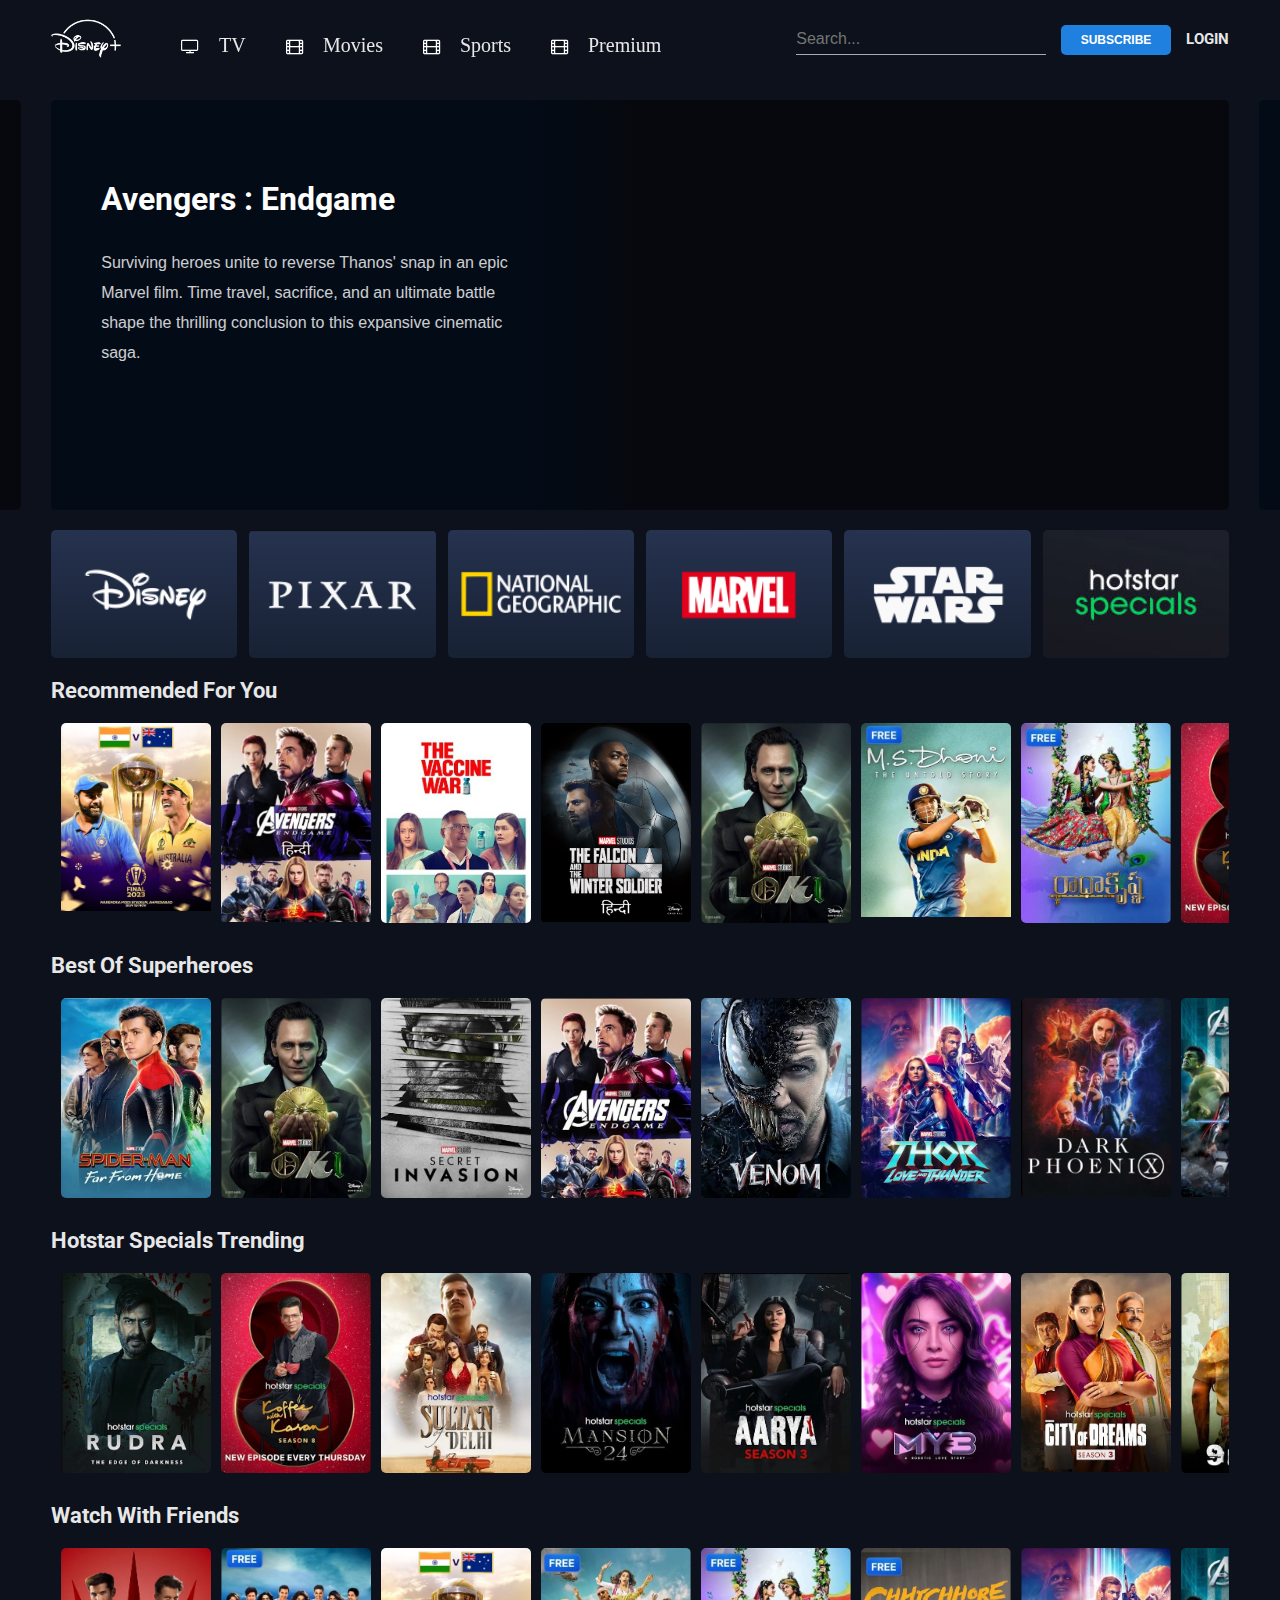
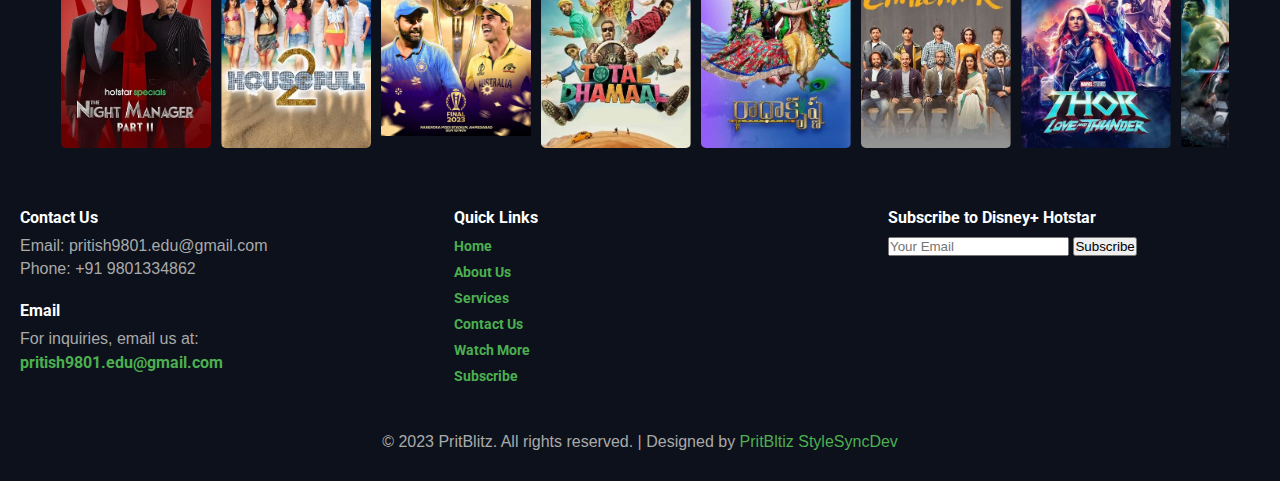
==== commit bb14d2df: "commit" ====
--- a/index.html
+++ b/index.html
@@ -8,6 +8,10 @@
   <title>Disney+ Hotstar</title>
   <link rel="stylesheet" href="style.css" />
   <script src="https://ajax.googleapis.com/ajax/libs/jquery/3.6.0/jquery.min.js"></script>
+  <link rel="preconnect" href="https://fonts.googleapis.com">
+  <link rel="preconnect" href="https://fonts.gstatic.com" crossorigin>
+  <link href="https://fonts.googleapis.com/css2?family=Roboto&family=Space+Grotesk:wght@300..700&display=swap" rel="stylesheet">
+  <link rel="stylesheet" href="https://cdnjs.cloudflare.com/ajax/libs/font-awesome/4.7.0/css/font-awesome.min.css">
 </head>
 
 <body>
@@ -18,10 +22,10 @@
       alt="logo og disney clone"
     />
     <ul class="nav-links">
-      <li class="nav-items"><a href="#">TV</a></li>
-      <li class="nav-items"><a href="#">Movies</a></li>
-      <li class="nav-items"><a href="#">Sports</a></li>
-      <li class="nav-items"><a href="#">Premium</a></li>
+      <li class="nav-items hvr-float-shadow12"><i class="fa fa-solid fa-tv"><a href="#">TV</a></i></li>
+      <li class="nav-items hvr-float-shadow12"><i class="fa fa-solid fa-film"><a href="#">Movies</a></i></li>
+      <li class="nav-items hvr-float-shadow12"><i class="fa fa-solid fa-film"><a href="#">Sports</a></i></li>
+      <li class="nav-items hvr-float-shadow12"><i class="fa fa-solid fa-film"><a href="#">Premium</a></i></li>
     </ul>
     <div class="right-container">
       <input type="text" class="search-box" placeholder="Search..." />
--- a/style.css
+++ b/style.css
@@ -45,6 +45,9 @@
 .nav-links {
   margin-top: 10px;
   display: flex;
+  padding: 20px;
+    width: 600px;
+    justify-content: space-evenly;
   list-style-type: none;
   color: #fff;
 }
@@ -52,6 +55,7 @@
 .nav-items a {
   text-decoration: none;
   margin-left: 20px;
+  font-size: 20px;
   text-transform: capitalize;
   color: #fff;
   opacity: 0.9;
@@ -312,6 +316,7 @@
 }
 
 .card:hover .card-body {
+  font-family: serif;
   opacity: 1;
 }
 
@@ -327,13 +332,15 @@
   padding: 10px;
   transition: 0.5s;
 }
-
+.card-body {
+  font-family: serif;
+}
 .name {
   color: #fff;
   font-size: 15px;
   font-weight: 700;
   text-transform: capitalize;
-  margin-top: 40%;
+  margin-top: 50%;
 }
 
 .des {
@@ -509,4 +516,52 @@
 
 .a::-webkit-scrollbar {
   display: none;
+}
+.hvr-float-shadow12 {
+  display: inline-block;
+  vertical-align: middle;
+  -webkit-transform: perspective(1px) translateZ(0);
+  transform: perspective(1px) translateZ(0);
+  box-shadow: 0 0 1px rgba(255, 255, 255, 0);
+  position: relative;
+  -webkit-transition-duration: 0.3s;
+  transition-duration: 0.3s;
+  -webkit-transition-property: transform;
+  transition-property: transform;
+}
+
+.hvr-float-shadow12:before {
+  pointer-events: none;
+  position: absolute;
+  z-index: -1;
+  content: '';
+  top: 100%;
+  left: 5%;
+  height: 10px;
+  width: 90%;
+  opacity: 0;
+  background: -webkit-radial-gradient(center, ellipse, rgb(245, 222, 179, 0.35) 0%, rgba(245, 222, 179, 0) 80%);
+  background: radial-gradient(ellipse at center, rgb(245, 222, 179, 0.35) 0%, rgba(245, 222, 179, 0) 80%);
+  /* W3C */
+  -webkit-transition-duration: 0.3s;
+  transition-duration: 0.3s;
+  -webkit-transition-property: transform, opacity;
+  transition-property: transform, opacity;
+}
+
+.hvr-float-shadow12:hover,
+.hvr-float-shadow12:focus,
+.hvr-float-shadow12:active {
+  -webkit-transform: translateY(-5px);
+  transform: translateY(-5px);
+  /* move the element up by 5px */
+}
+
+.hvr-float-shadow12:hover:before,
+.hvr-float-shadow12:focus:before,
+.hvr-float-shadow12:active:before {
+  opacity: 1;
+  -webkit-transform: translateY(5px);
+  transform: translateY(5px);
+  /* move the element down by 5px (it will stay in place because it's attached to the element that also moves up 5px) */
 }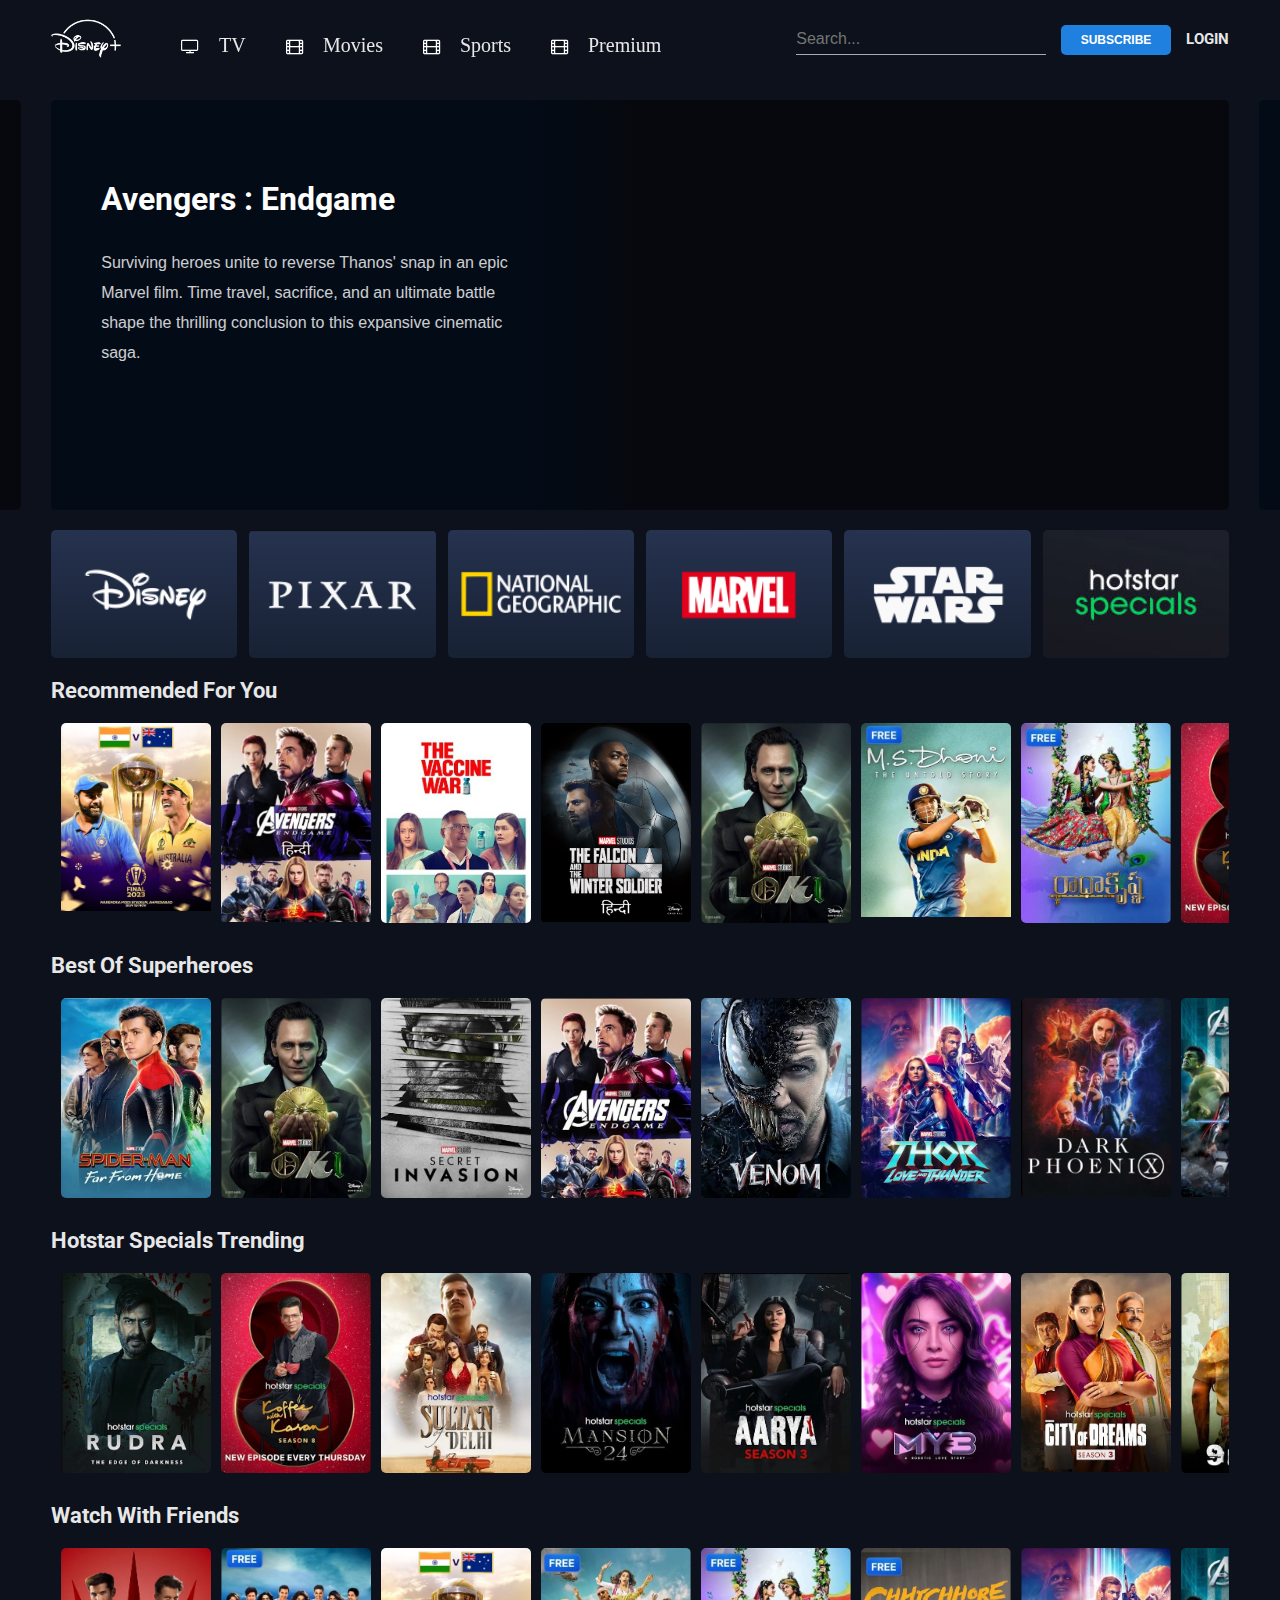
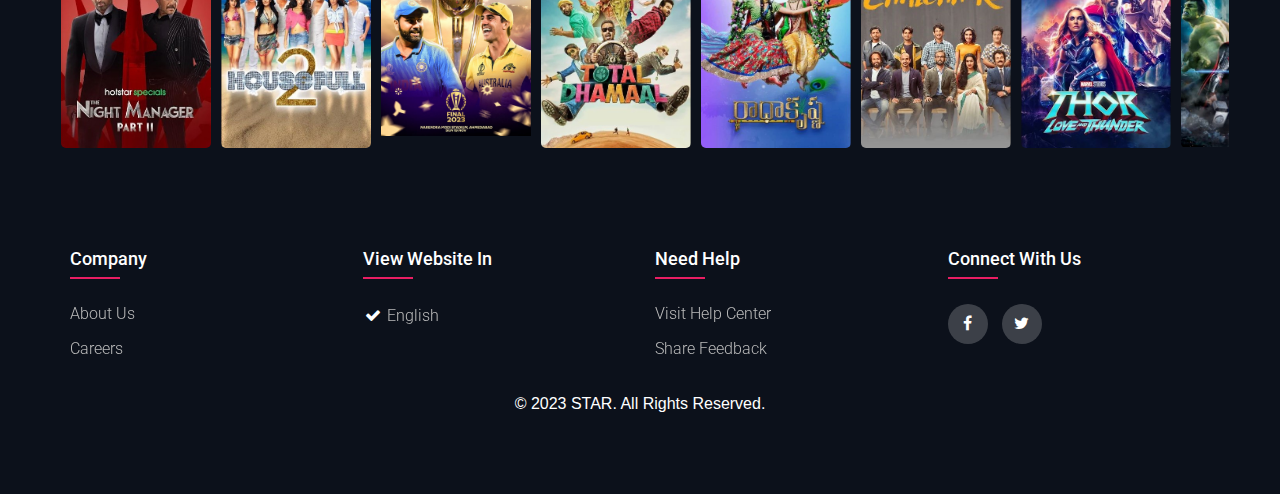
==== commit 41fda2a2: "final push" ====
--- a/index.html
+++ b/index.html
@@ -22,7 +22,7 @@
       alt="logo og disney clone"
     />
     <ul class="nav-links">
-      <li class="nav-items hvr-float-shadow12"><i class="fa fa-solid fa-tv"><a href="#">TV</a></i></li>
+      <li class="nav-items hvr-float-shadow12"  ><i class="fa fa-solid fa-tv"><a href="#">TV</a></i></li>
       <li class="nav-items hvr-float-shadow12"><i class="fa fa-solid fa-film"><a href="#">Movies</a></i></li>
       <li class="nav-items hvr-float-shadow12"><i class="fa fa-solid fa-film"><a href="#">Sports</a></i></li>
       <li class="nav-items hvr-float-shadow12"><i class="fa fa-solid fa-film"><a href="#">Premium</a></i></li>
@@ -83,7 +83,7 @@
       <div class="card">
         <img src="images/poster 32.jpg" class="card-img" alt="poster 32 - india vs australia world cup finals " />
         <div class="card-body">
-            <div class="a"><h2 class="name">IND vs AUS WC FINALS 2023</h2>
+            <div class="content-body"><h2 class="name">IND vs AUS WC FINALS 2023</h2>
           <h6 class="des">
             Intense showdown, cricket glory: India vs Australia.
           </h6></div>
@@ -94,7 +94,7 @@
       <div class="card">
         <img src="images/poster 4.png" class="card-img" alt="poster 4 - avengers endgame in hindi" />
         <div class="card-body">
-            <div class="a"><h2 class="name">Avengers Endgame(Hindi)</h2>
+            <div class="content-body"><h2 class="name">Avengers Endgame(Hindi)</h2>
           <h6 class="des">
             Epic heroes unite, vanquishing threats, altering destinies.
           </h6></div>
@@ -105,7 +105,7 @@
       <div class="card">
         <img src="images/poster 43.jpeg" class="card-img" alt="poster 4 - avengers endgame in hindi" />
         <div class="card-body">
-          <div class="a"><h2 class="name">The Vaccine War</h2>
+          <div class="content-body"><h2 class="name">The Vaccine War</h2>
           <h6 class="des">
             Global struggle: The Vaccine War's impactful narrative.
           </h6></div>
@@ -116,7 +116,7 @@
       <div class="card">
         <img src="images/poster 3.png" class="card-img" alt="poster 3 - the falcon and the winter soldier in hindi " />
         <div class="card-body">
-          <div class="a"><h2 class="name">The Falcon and the Winter Soldier</h2>
+          <div class="content-body"><h2 class="name">The Falcon and the Winter Soldier</h2>
           <h6 class="des">
             Heroes unite, navigating challenges, forging powerful legacy
           </h6></div>
@@ -127,7 +127,7 @@
       <div class="card">
         <img src="images/poster 13.jpeg" class="card-img" alt="poster 13 - Loki Season 2 " />
         <div class="card-body">
-          <div class="a"><h2 class="name">Loki</h2>
+          <div class="content-body"><h2 class="name">Loki</h2>
           <h6 class="des">
             God of Mischief's cosmic escapades defy expectations
           </h6></div>
@@ -138,7 +138,7 @@
       <div class="card">
         <img src="images/poster 15.jpeg" class="card-img" alt="poster 15 - MS Dhoni : The Untold Story  " />
         <div class="card-body">
-          <div class="a"><h2 class="name">MS Dhoni : The Untold Story</h2>
+          <div class="content-body"><h2 class="name">MS Dhoni : The Untold Story</h2>
           <h6 class="des">
             Dhoni's journey: captaincy, resilience, triumph, untold saga.
           </h6></div>
@@ -149,7 +149,7 @@
       <div class="card">
         <img src="images/poster 17.jpeg" class="card-img" alt="poster 17 - Radha Krishna " />
         <div class="card-body">
-          <div class="a"><h2 class="name">Radha Krishna</h2>
+          <div class="content-body"><h2 class="name">Radha Krishna</h2>
           <h6 class="des">
             Divine love story transcends time, eternal devotion.
           </h6></div>
@@ -160,7 +160,7 @@
       <div class="card">
         <img src="images/poster 18.jpeg" class="card-img" alt="poster 18 - Koffee With Karan " />
         <div class="card-body">
-          <div class="a"><h2 class="name">Koffee With Karan</h2>
+          <div class="content-body"><h2 class="name">Koffee With Karan</h2>
           <h6 class="des">
             Celebrities spill secrets, candid conversations, entertaining
             revelations.
@@ -172,7 +172,7 @@
       <div class="card">
         <img src="images/poster 23.jpeg" class="card-img" alt="poster 23 - RRR" />
         <div class="card-body">
-          <div class="a"><h2 class="name">RRR</h2>
+          <div class="content-body"><h2 class="name">RRR</h2>
           <h6 class="des">
             Epic saga, fierce battles, heroic camaraderie unfolds.
           </h6></div>
@@ -183,7 +183,7 @@
       <div class="card">
         <img src="images/poster 30.jpeg" class="card-img" alt="poster 30 - Tu hai Mera Sunday " />
         <div class="card-body">
-          <div class="a"><h2 class="name">Tu hai Mera Sunday</h2>
+          <div class="content-body"><h2 class="name">Tu hai Mera Sunday</h2>
           <h6 class="des">
             Heartwarming tale, friendship, Mumbai's vibrant spirit.
           </h6></div>
@@ -194,7 +194,7 @@
       <div class="card">
         <img src="images/poster 2.png" class="card-img" alt="poster 2 - Mulan (Hindi)" />
         <div class="card-body">
-          <div class="a"><h2 class="name">Mulan(Hindi)</h2>
+          <div class="content-body"><h2 class="name">Mulan(Hindi)</h2>
           <h6 class="des">
             Warrior's journey, honor, bravery in Disney's adaptation.
           </h6></div>
@@ -205,7 +205,7 @@
       <div class="card">
         <img src="images/poster 28.jpeg" class="card-img" alt="poster 28 - Live Telecast" />
         <div class="card-body">
-          <div class="a"><h2 class="name">Live Telecast</h2>
+          <div class="content-body"><h2 class="name">Live Telecast</h2>
           <h6 class="des">
             Horror reality, chilling consequences on-screen drama.
           </h6></div>
@@ -216,7 +216,7 @@
       <div class="card">
         <img src="images/poster 22.jpeg" class="card-img" alt="poster 22 - Devo ke dev : Mahadev" />
         <div class="card-body">
-          <div class="a"><h2 class="name">Devo ke dev : Mahadev</h2>
+          <div class="content-body"><h2 class="name">Devo ke dev : Mahadev</h2>
           <h6 class="des">
             Mythical saga, divine journey, Lord Shiva's valor.
           </h6></div>
@@ -239,7 +239,7 @@
       <div class="card">
         <img src="images/poster 14.jpeg" class="card-img" alt="" />
         <div class="card-body">
-          <div class="a"><h2 class="name">Spiderman : Far from Home</h2>
+          <div class="content-body"><h2 class="name">Spiderman : Far from Home</h2>
           <h6 class="des">
             Heroic web-slinger faces global challenges, adventure.
           </h6></div>
@@ -250,7 +250,7 @@
       <div class="card">
         <img src="images/poster 13.jpeg" class="card-img" alt="" />
         <div class="card-body">
-          <div class="a"><h2 class="name">Loki</h2>
+          <div class="content-body"><h2 class="name">Loki</h2>
           <h6 class="des">
             God of Mischief's cosmic escapades defy expectations.
           </h6></div>
@@ -261,7 +261,7 @@
       <div class="card">
         <img src="images/poster 27.jpeg" class="card-img" alt="" />
         <div class="card-body">
-          <div class="a"><h2 class="name">Secret Invasion</h2>
+          <div class="content-body"><h2 class="name">Secret Invasion</h2>
           <h6 class="des">
             Marvel's shapeshifting thriller, infiltration, cosmic stakes.
           </h6></div>
@@ -272,7 +272,7 @@
       <div class="card">
         <img src="images/poster 26.jpeg" class="card-img" alt="" />
         <div class="card-body">
-          <div class="a"><h2 class="name">Avengers Endgame(Hindi)</h2>
+          <div class="content-body"><h2 class="name">Avengers Endgame(Hindi)</h2>
           <h6 class="des">
             Epic heroes unite, vanquishing threats, altering destinies.
           </h6></div>
@@ -283,7 +283,7 @@
       <div class="card">
         <img src="images/poster 24.jpeg" class="card-img" alt="" />
         <div class="card-body">
-          <div class="a"><h2 class="name">Venom</h2>
+          <div class="content-body"><h2 class="name">Venom</h2>
           <h6 class="des">
             Antihero's symbiotic saga, power struggle, formidable foes.
           </h6></div>
@@ -294,7 +294,7 @@
       <div class="card">
         <img src="images/poster 21.jpeg" class="card-img" alt="" />
         <div class="card-body">
-          <div class="a"><h2 class="name">Thor : Love and Thunder</h2>
+          <div class="content-body"><h2 class="name">Thor : Love and Thunder</h2>
           <h6 class="des">
             Thunderous love, cosmic adventures, electrifying spectacle
           </h6></div>
@@ -305,7 +305,7 @@
       <div class="card">
         <img src="images/poster 12.png" class="card-img" alt="" />
         <div class="card-body">
-          <div class="a"><h2 class="name">Dark Phoenix</h2>
+          <div class="content-body"><h2 class="name">Dark Phoenix</h2>
           <h6 class="des">
             Mutant turmoil, destructive power, X-Men's ultimate challenge
           </h6></div>
@@ -316,7 +316,7 @@
       <div class="card">
         <img src="images/poster 6.png" class="card-img" alt="" />
         <div class="card-body">
-          <div class="a"><h2 class="name">Avengers(Hindi)</h2>
+          <div class="content-body"><h2 class="name">Avengers(Hindi)</h2>
           <h6 class="des">
             Earth's mightiest heroes unite, defend against threats.
           </h6></div>
@@ -327,7 +327,7 @@
       <div class="card">
         <img src="images/poster 20.jpeg" class="card-img" alt="" />
         <div class="card-body">
-          <div class="a"><h2 class="name">Black Panther : Wakanda Forever</h2>
+          <div class="content-body"><h2 class="name">Black Panther : Wakanda Forever</h2>
           <h6 class="des">
             Legacy continues, royal heritage, Marvel's tribute.
           </h6></div>
@@ -338,7 +338,7 @@
       <div class="card">
         <img src="images/poster 9.png" class="card-img" alt="" />
         <div class="card-body">
-          <div class="a"><h2 class="name">Raya And the Last Dragon</h2>
+          <div class="content-body"><h2 class="name">Raya And the Last Dragon</h2>
           <h6 class="des">
             Animated epic, mystical journey, courage triumphs.
           </h6></div>
@@ -349,7 +349,7 @@
       <div class="card">
         <img src="images/poster 10.png" class="card-img" alt="" />
         <div class="card-body">
-          <div class="a"><h2 class="name">Luca</h2>
+          <div class="content-body"><h2 class="name">Luca</h2>
           <h6 class="des">
             Pixar's seaside adventure, friendship, sea monster secrets.
           </h6></div>
@@ -360,7 +360,7 @@
       <div class="card">
         <img src="images/poster 3.png" class="card-img" alt="" />
         <div class="card-body">
-          <div class="a"><h2 class="name">The Falcon and the Winter Soldier(Hindi)</h2>
+          <div class="content-body"><h2 class="name">The Falcon and the Winter Soldier(Hindi)</h2>
           <h6 class="des">
             Heroes unite, navigating challenges, forging powerful legacy.
           </h6></div>
@@ -383,7 +383,7 @@
       <div class="card">
         <img src="images/poster 16.jpeg" class="card-img" alt="" />
         <div class="card-body">
-          <div class="a"><h2 class="name">Rudra : The Edge Of Darkness</h2>
+          <div class="content-body"><h2 class="name">Rudra : The Edge Of Darkness</h2>
           <h6 class="des">
             Crime-solving thriller, darkness unraveled, riveting drama.
           </h6></div>
@@ -394,7 +394,7 @@
       <div class="card">
         <img src="images/poster 18.jpeg" class="card-img" alt="" />
         <div class="card-body">
-          <div class="a"><h2 class="name">Koffee With Karan</h2>
+          <div class="content-body"><h2 class="name">Koffee With Karan</h2>
           <h6 class="des">
             Celebrities spill secrets, candid conversations, entertaining
             revelations.
@@ -406,7 +406,7 @@
       <div class="card">
         <img src="images/poster 33.jpeg" class="card-img" alt="" />
         <div class="card-body">
-          <div class="a"><h2 class="name">Sultan Of Delhi</h2>
+          <div class="content-body"><h2 class="name">Sultan Of Delhi</h2>
           <h6 class="des">
             Political intrigue, power struggles, royal legacy unfolds.
           </h6></div>
@@ -417,7 +417,7 @@
       <div class="card">
         <img src="images/poster 34.jpeg" class="card-img" alt="" />
         <div class="card-body">
-          <div class="a"><h2 class="name">Mansion 24</h2>
+          <div class="content-body"><h2 class="name">Mansion 24</h2>
           <h6 class="des">
             Mysterious mansion, secrets, supernatural encounters, suspenseful
             narrative.
@@ -429,7 +429,7 @@
       <div class="card">
         <img src="images/poster 35.jpeg" class="card-img" alt="" />
         <div class="card-body">
-          <div class="a"><h2 class="name">Aarya(Season 3)</h2>
+          <div class="content-body"><h2 class="name">Aarya(Season 3)</h2>
           <h6 class="des">
             Aarya's saga continues, family dynamics, gripping suspense.
           </h6></div>
@@ -440,7 +440,7 @@
       <div class="card">
         <img src="images/poster 36.jpeg" class="card-img" alt="" />
         <div class="card-body">
-          <div class="a"><h2 class="name">MY3 : A Robotic Love Story</h2>
+          <div class="content-body"><h2 class="name">MY3 : A Robotic Love Story</h2>
           <h6 class="des">
             Futuristic love, AI complexities, captivating robotic tale.
           </h6></div>
@@ -451,7 +451,7 @@
       <div class="card">
         <img src="images/poster 37.jpeg" class="card-img" alt="" />
         <div class="card-body">
-          <div class="a"><h2 class="name">City Of Dreams (Season 3)</h2>
+          <div class="content-body"><h2 class="name">City Of Dreams (Season 3)</h2>
           <h6 class="des">
             Political drama, power clashes, Mumbai's intricate dynamics.
           </h6></div>
@@ -462,7 +462,7 @@
       <div class="card">
         <img src="images/poster 38.jpeg" class="card-img" alt="" />
         <div class="card-body">
-          <div class="a"><h2 class="name">9 Hours</h2>
+          <div class="content-body"><h2 class="name">9 Hours</h2>
           <h6 class="des">
             Thriller unfolds in real-time, suspense, ticking clock.
           </h6></div>
@@ -473,7 +473,7 @@
       <div class="card">
         <img src="images/poster 39.jpeg" class="card-img" alt="" />
         <div class="card-body">
-          <div class="a"><h2 class="name">Kerala Crime Files</h2>
+          <div class="content-body"><h2 class="name">Kerala Crime Files</h2>
           <h6 class="des">
             Intriguing crime narratives, investigations, Kerala's criminal
             world.
@@ -485,7 +485,7 @@
       <div class="card">
         <img src="images/poster 40.jpeg" class="card-img" alt="" />
         <div class="card-body">
-          <div class="a"><h2 class="name">Taaza Khabar</h2>
+          <div class="content-body"><h2 class="name">Taaza Khabar</h2>
           <h6 class="des">
             Fresh news perspectives, media drama, timely revelations.
           </h6></div>
@@ -496,7 +496,7 @@
       <div class="card">
         <img src="images/poster 28.jpeg" class="card-img" alt="" />
         <div class="card-body">
-          <div class="a"><h2 class="name">Live Telecast</h2>
+          <div class="content-body"><h2 class="name">Live Telecast</h2>
           <h6 class="des">
             Horror reality, chilling consequences on-screen drama.
           </h6></div>
@@ -507,7 +507,7 @@
       <div class="card">
         <img src="images/poster 42.jpeg" class="card-img" alt="" />
         <div class="card-body">
-          <div class="a"><h2 class="name">Criminal Justice : Adhura Sach</h2>
+          <div class="content-body"><h2 class="name">Criminal Justice : Adhura Sach</h2>
           <h6 class="des">
             Legal drama, unfinished truths, complex justice system.
           </h6></div>
@@ -518,7 +518,7 @@
       <div class="card">
         <img src="images/poster 41.jpeg" class="card-img" alt="" />
         <div class="card-body">
-          <div class="a"><h2 class="name">The Night Manager(Part II)</h2>
+          <div class="content-body"><h2 class="name">The Night Manager(Part II)</h2>
           <h6 class="des">
             Espionage sequel, intrigue deepens, captivating continuation.
           </h6></div>
@@ -541,7 +541,7 @@
       <div class="card">
         <img src="images/poster 41.jpeg" class="card-img" alt="" />
         <div class="card-body">
-          <div class="a"><h2 class="name">The Night Manager(Part II)</h2>
+          <div class="content-body"><h2 class="name">The Night Manager(Part II)</h2>
           <h6 class="des">
             Espionage sequel, intrigue deepens, captivating continuation.
           </h6></div>
@@ -552,7 +552,7 @@
       <div class="card">
         <img src="images/poster 31.jpeg" class="card-img" alt="" />
         <div class="card-body">
-          <div class="a"><h2 class="name">Houseful 2</h2>
+          <div class="content-body"><h2 class="name">Houseful 2</h2>
           <h6 class="des">
             Hilarious chaos, mistaken identities, uproarious ensemble comedy.
           </h6></div>
@@ -563,7 +563,7 @@
       <div class="card">
         <img src="images/poster 32.jpg" class="card-img" alt="" />
         <div class="card-body">
-          <div class="a"><h2 class="name">IND vs AUS WC Finals 2023</h2>
+          <div class="content-body"><h2 class="name">IND vs AUS WC Finals 2023</h2>
           <h6 class="des">.</h6></div>
           <button class="watchlist-btn">add to watchlist</button>
         </div>
@@ -572,7 +572,7 @@
       <div class="card">
         <img src="images/poster 25.jpeg" class="card-img" alt="" />
         <div class="card-body">
-          <div class="a"><h2 class="name">Total Dhamal</h2>
+          <div class="content-body"><h2 class="name">Total Dhamal</h2>
           <h6 class="des">
             Madcap adventure, treasure hunt, laugh-out-loud Bollywood comedy.
           </h6></div>
@@ -583,7 +583,7 @@
       <div class="card">
         <img src="images/poster 17.jpeg" class="card-img" alt="" />
         <div class="card-body">
-          <div class="a"><h2 class="name">Radha Krishna</h2>
+          <div class="content-body"><h2 class="name">Radha Krishna</h2>
           <h6 class="des">
             Divine love saga transcends time, eternal devotion.
           </h6></div>
@@ -594,7 +594,7 @@
       <div class="card">
         <img src="images/poster 29.jpeg" class="card-img" alt="" />
         <div class="card-body">
-          <div class="a"><h2 class="name">Chhichhore</h2>
+          <div class="content-body"><h2 class="name">Chhichhore</h2>
           <h6 class="des">
             Nostalgic college days, friendship, life's valuable lessons.
           </h6></div>
@@ -605,7 +605,7 @@
       <div class="card">
         <img src="images/poster 21.jpeg" class="card-img" alt="" />
         <div class="card-body">
-          <div class="a"><h2 class="name">Thor : Love and Thunder</h2>
+          <div class="content-body"><h2 class="name">Thor : Love and Thunder</h2>
           <h6 class="des">
             Thunderous love, cosmic adventures, electrifying spectacle.
           </h6></div>
@@ -616,7 +616,7 @@
       <div class="card">
         <img src="images/poster 6.png" class="card-img" alt="" />
         <div class="card-body">
-          <div class="a"><h2 class="name">Avengers(Hindi)</h2>
+          <div class="content-body"><h2 class="name">Avengers(Hindi)</h2>
           <h6 class="des">
             Earth's mightiest heroes unite, defend against threats.
           </h6></div>
@@ -627,7 +627,7 @@
       <div class="card">
         <img src="images/poster 20.jpeg" class="card-img" alt="" />
         <div class="card-body">
-          <div class="a"><h2 class="name">Black Panther : Wakanda Forever</h2>
+          <div class="content-body"><h2 class="name">Black Panther : Wakanda Forever</h2>
           <h6 class="des">
             Legacy continues, royal heritage, Marvel's tribute.
           </h6></div>
@@ -638,7 +638,7 @@
       <div class="card">
         <img src="images/poster 40.jpeg" class="card-img" alt="" />
         <div class="card-body">
-          <div class="a"><h2 class="name">Taaza Khabar</h2>
+          <div class="content-body"><h2 class="name">Taaza Khabar</h2>
           <h6 class="des">
             Fresh news perspectives, media drama, timely revelations.
           </h6></div>
@@ -649,7 +649,7 @@
       <div class="card">
         <img src="images/poster 34.jpeg" class="card-img" alt="" />
         <div class="card-body">
-          <div class="a"><h2 class="name">Mansion 24</h2>
+          <div class="content-body"><h2 class="name">Mansion 24</h2>
           <h6 class="des">
             Mysterious mansion, secrets, supernatural encounters, suspenseful
             narrative.
@@ -661,7 +661,7 @@
       <div class="card">
         <img src="images/poster 7.png" class="card-img" alt="" />
         <div class="card-body">
-          <div class="a"><h2 class="name">Pirates of the Carribean : Salazar's Revenge</h2>
+          <div class="content-body"><h2 class="name">Pirates of the Carribean : Salazar's Revenge</h2>
           <h6 class="des">
             Captain Jack Sparrow's swashbuckling return, supernatural
             adversaries.
@@ -671,59 +671,48 @@
       </div>
     </div>
   </div>
-  <footer>
-    <div class="footer-content">
-      <div class="contact-section">
-        <div class="contact-info">
-          <h4>Contact Us</h4>
-          <p>Email: pritish9801.edu@gmail.com</p>
-          <p>Phone: +91 9801334862</p>
-        </div>
-        <br />
-        <div class="contact-info">
-          <h4>Email</h4>
-          <p>For inquiries, email us at:</p>
-          <p>
-            <a href="mailto:pritish9801.edu@gmail.com" class="gmail-link">pritish9801.edu@gmail.com</a>
-          </p>
-        </div>
-      </div>
-
-      <div class="quick-links">
-        <div class="quick-links-content">
-          <h4>Quick Links</h4>
+  <footer class="footer">
+    <div class="container">
+      <div class="row">
+        <div class="footer-col">
+          <h4>Company</h4>
           <ul>
-            <li><a href="#">Home</a></li>
-            <li><a href="#">About Us</a></li>
-            <li><a href="#">Services</a></li>
-            <li><a href="#">Contact Us</a></li>
-            <li><a href="#">Watch More</a></li>
-            <li><a href="#">Subscribe</a></li>
+            <li><a href="#">About us</a></li>
+            <li><a href="#">Careers</a></li>
           </ul>
         </div>
-      </div>
-
-      <div class="disney">
-        <div class="disney-content">
-          <h4>Subscribe to Disney+ Hotstar</h4>
-          <form class="disney-form">
-            <input type="email" class="disney-input" placeholder="Your Email" required />
-            <button type="submit" class="disney-submit">Subscribe</button>
-          </form>
-        </div>
-      </div>
-    </div>
-
-    <div class="footer-bottom">
-      <p>
-        &copy; 2023 PritBlitz. All rights reserved. | Designed by
-        <a href="#" target="_blank">PritBltiz StyleSyncDev</a>
-      </p>
-    </div>
-  </footer>
-
+        <div class="footer-col">
+          <h4>View Website In</h4>
+          <ul>
+            <li>
+              <table><tr>
+                  <td style="padding-bottom: 5px;"><i class="fa fa-solid fa-check" style="color: white;"></i></td>
+                  <td><a href="#">&nbsp;English</a></td>
+              </tr></table>
+            </li>
+          </ul>
+        </div>
+        <div class="footer-col">
+          <h4>Need Help</h4>
+          <ul>
+            <li><a href="#">Visit Help Center</a></li>
+            <li><a href="#">Share Feedback</a></li>
+          </ul>
+        </div>
+        <div class="footer-col">
+          <h4>Connect With us</h4>
+          <div class="social-links">
+            <a href="#"><i class="fa fa-solid fa-facebook-f"></i></a>
+            <a href="#"><i class="fa fa-solid fa-twitter"></i></a>
+          </div>
+        </div>
+      </div>
+      <div class = "footer-text">© 2023 STAR. All Rights Reserved.</div>
+    </div>
+ </footer>
   <script src="slider.js" async></script>
   <script src="web.js" async></script>
+  <script src="dynamic_script.js"></script>
 </body>
 
 </html>
--- a/style.css
+++ b/style.css
@@ -417,106 +417,6 @@
   opacity: 1;
 }
 
-footer {
-  background-color: #0c111b;
-  color: #fff;
-  padding: 30px 20px;
-  text-align: center;
-}
-
-.footer-content {
-  display: flex;
-  justify-content: space-between;
-  flex-wrap: wrap;
-}
-
-.contact-section,
-.quick-links,
-.disney {
-  width: 30%;
-  margin-bottom: 20px;
-}
-
-.contact-info,
-.quick-links-content,
-.disney-content {
-  text-align: left;
-}
-
-.contact-info h4,
-.quick-links-content h4,
-.disney-content h4 {
-  margin-bottom: 10px;
-  color: #fff;
-}
-
-.contact-info p,
-.quick-links-content p,
-.disney p {
-  margin: 5px 0;
-  color: #aaa;
-}
-
-.gmail-link {
-  color: #4caf50;
-  text-decoration: none;
-  font-weight: bold;
-}
-
-.gmail-link:hover {
-  text-decoration: underline;
-}
-
-.footer-bottom {
-  margin-top: 20px;
-  color: #aaa;
-}
-
-.footer-bottom a {
-  color: #4caf50;
-  text-decoration: none;
-}
-
-.footer-bottom a:hover {
-  text-decoration: underline;
-}
-
-.quick-links-content ul {
-  list-style: none;
-  padding: 0;
-  margin: 0;
-}
-
-.quick-links-content ul li {
-  margin-bottom: 8px;
-  transition: transform 0.3s ease-in-out;
-}
-
-.quick-links-content ul li a {
-  color: #4caf50;
-  text-decoration: none;
-  font-weight: bold;
-  font-size: 14px;
-  transition: color 0.3s ease-in-out;
-}
-
-.quick-links-content ul li a:hover {
-  color: #45a049;
-}
-
-.quick-links-content ul li:hover {
-  transform: translateX(5px);
-}
-.a {
-  width: 100%;
-  height: 80%;
-  overflow-y: scroll;
-  border: 1px solid transparent;
-}
-
-.a::-webkit-scrollbar {
-  display: none;
-}
 .hvr-float-shadow12 {
   display: inline-block;
   vertical-align: middle;
@@ -554,7 +454,6 @@
 .hvr-float-shadow12:active {
   -webkit-transform: translateY(-5px);
   transform: translateY(-5px);
-  /* move the element up by 5px */
 }
 
 .hvr-float-shadow12:hover:before,
@@ -563,5 +462,138 @@
   opacity: 1;
   -webkit-transform: translateY(5px);
   transform: translateY(5px);
-  /* move the element down by 5px (it will stay in place because it's attached to the element that also moves up 5px) */
+}
+.container {
+  max-width: 1170px;
+  margin: auto;
+}
+
+.row {
+  display: flex;
+  flex-wrap: wrap;
+}
+
+ul {
+  list-style: none;
+}
+
+.footer {
+  background-color: #0c111b;
+  padding: 70px 0;
+}
+
+.footer-col {
+  width: 25%;
+  padding: 0 15px;
+}
+
+.footer-col h4 {
+  font-size: 18px;
+  color: #ffffff;
+  text-transform: capitalize;
+  margin-bottom: 35px;
+  font-weight: 500;
+  position: relative;
+}
+
+.footer-col h4::before {
+  content: '';
+  position: absolute;
+  left: 0;
+  bottom: -10px;
+  background-color: #e91e63;
+  height: 2px;
+  box-sizing: border-box;
+  width: 50px;
+}
+
+.footer-col ul li:not(:last-child) {
+  margin-bottom: 10px;
+}
+
+.footer-col ul li a {
+  font-size: 16px;
+  text-transform: capitalize;
+  color: #ffffff;
+  text-decoration: none;
+  font-weight: 300;
+  color: #bbbbbb;
+  display: block;
+  transition: all 0.3s ease;
+}
+
+.footer-col .social-links a {
+  display: inline-block;
+  height: 40px;
+  width: 40px;
+  background-color: rgba(255, 255, 255, 0.2);
+  margin: 0 10px 10px 0;
+  text-align: center;
+  line-height: 40px;
+  border-radius: 50%;
+  color: #ffffff;
+  transition: all 0.5s ease;
+}
+
+.footer-col .social-links a:hover {
+  color: #24262b;
+  background-color: #ffffff;
+}
+
+.footer-text {
+  margin-top: 20px;
+  text-align: center;
+  line-height: 40px;
+  border-radius: 50%;
+  color: #ffffff;
+  transition: all 0.5s ease;
+}
+
+/*responsive*/
+@media(max-width: 767px) {
+  .footer-col {
+    width: 50%;
+    margin-bottom: 30px;
+  }
+}
+
+@media(max-width: 574px) {
+  .footer-col {
+    width: 100%;
+  }
+}
+
+.footer-col ul li a {
+  display: inline-block;
+  vertical-align: middle;
+  -webkit-transform: perspective(1px) translateZ(0);
+  transform: perspective(1px) translateZ(0);
+  box-shadow: 0 0 1px rgba(0, 0, 0, 0);
+  position: relative;
+  overflow: hidden;
+  padding-bottom: 6px;
+}
+
+.footer-col ul li a:before {
+  content: "";
+  position: absolute;
+  z-index: -1;
+  left: 51%;
+  right: 51%;
+  bottom: 0;
+  background: #e91e63;
+  height: 2px;
+  -webkit-transition-property: left, right;
+  transition-property: left, right;
+  -webkit-transition-duration: 0.3s;
+  transition-duration: 0.3s;
+  -webkit-transition-timing-function: ease-out;
+  transition-timing-function: ease-out;
+}
+
+.footer-col ul li a:hover:before,
+.footer-col ul li a:focus:before,
+.footer-col ul li a:active:before {
+  left: 0;
+  right: 0;
 }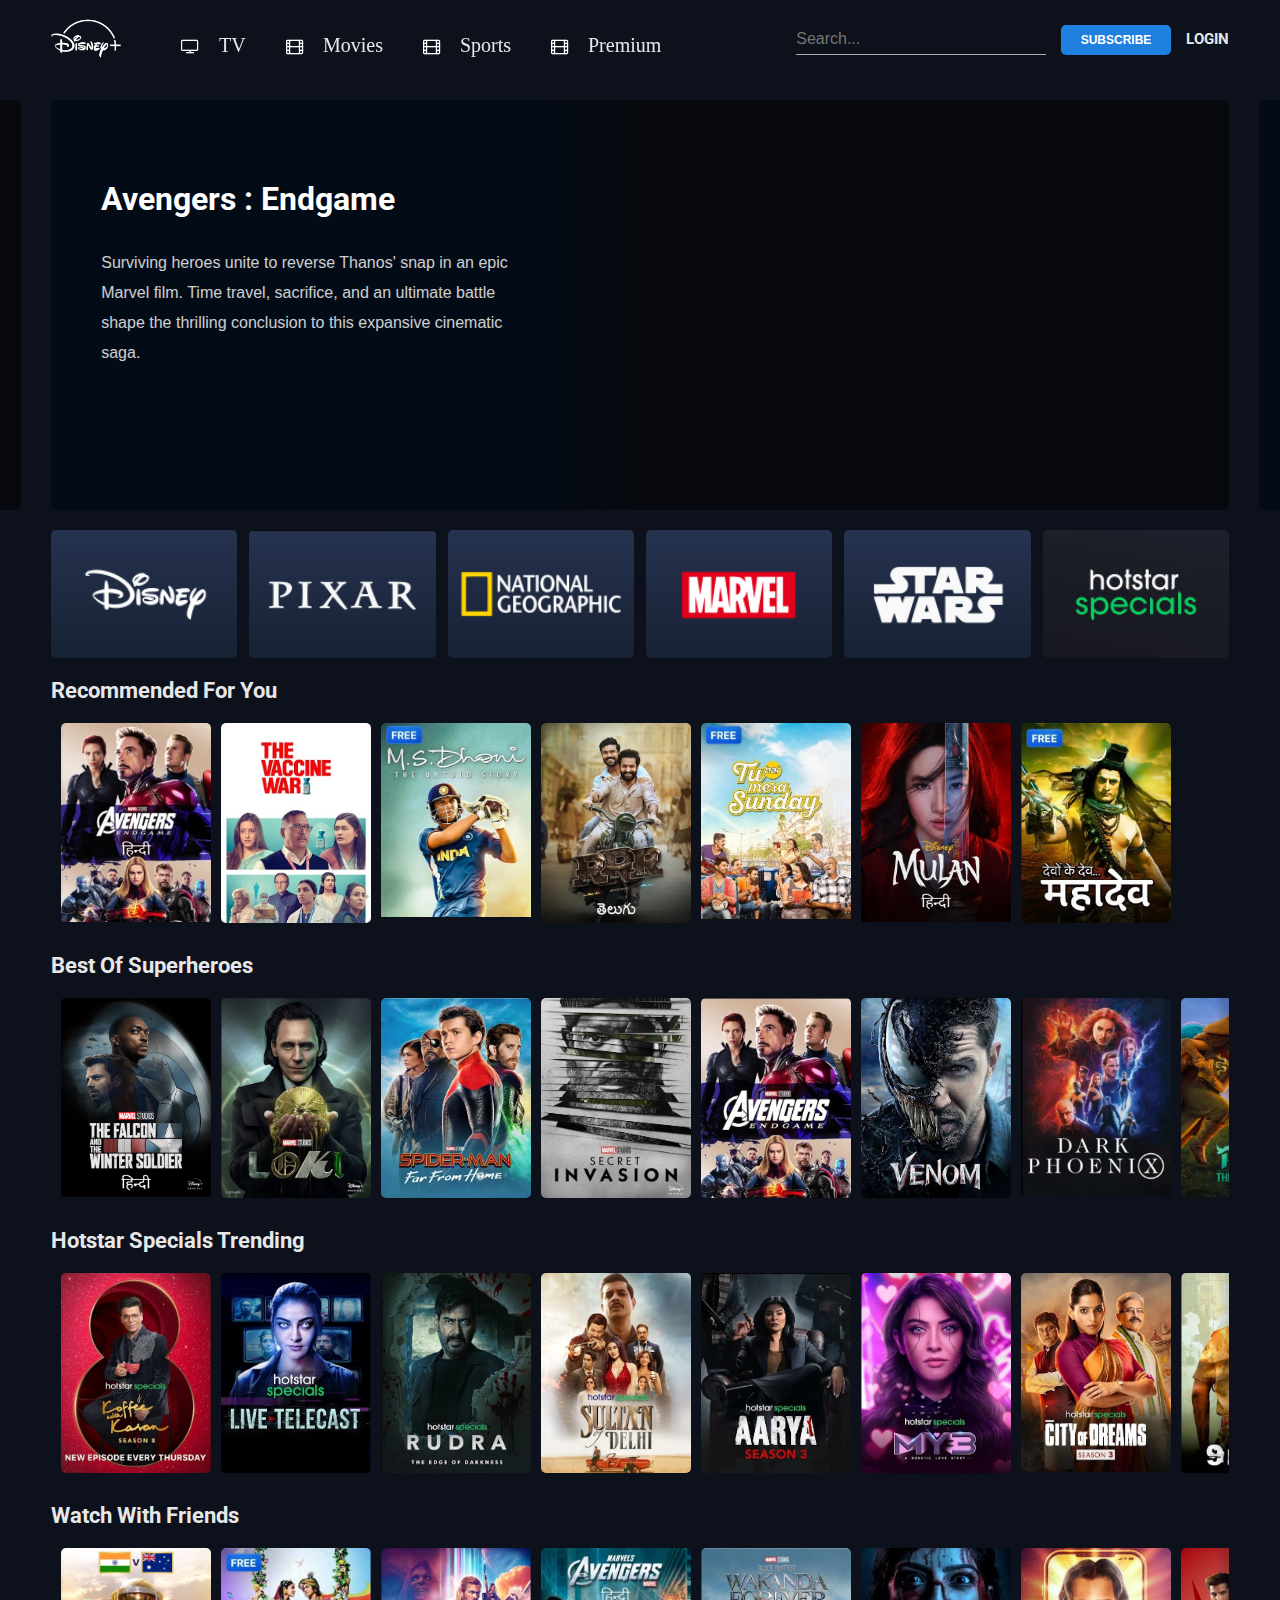
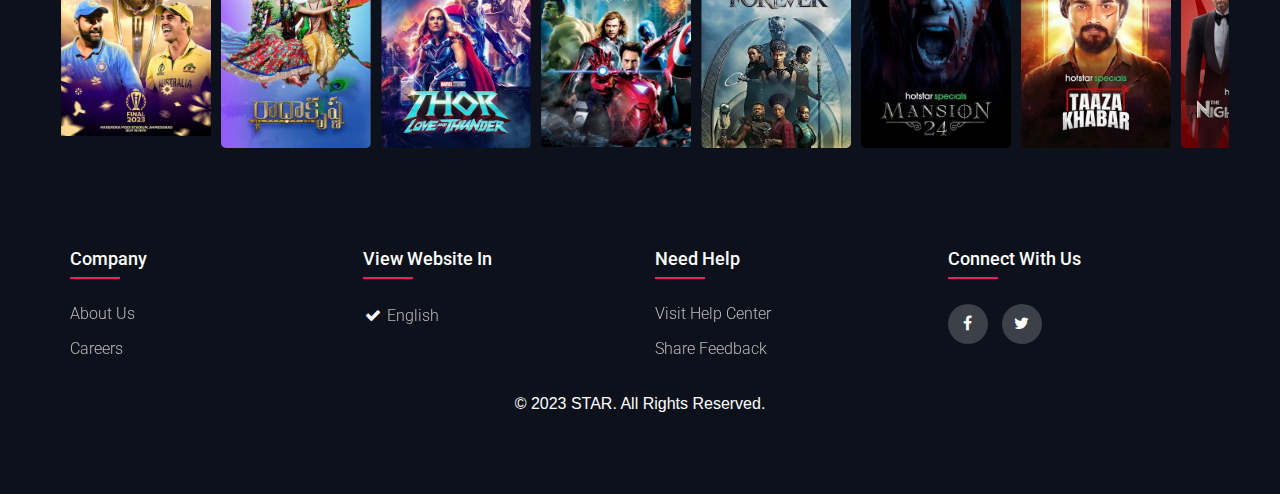
==== commit f450509a: "changes" ====
--- a/index.html
+++ b/index.html
@@ -10,19 +10,29 @@
   <script src="https://ajax.googleapis.com/ajax/libs/jquery/3.6.0/jquery.min.js"></script>
   <link rel="preconnect" href="https://fonts.googleapis.com">
   <link rel="preconnect" href="https://fonts.gstatic.com" crossorigin>
-  <link href="https://fonts.googleapis.com/css2?family=Roboto&family=Space+Grotesk:wght@300..700&display=swap" rel="stylesheet">
+  <link href="https://fonts.googleapis.com/css2?family=Roboto&family=Space+Grotesk:wght@300..700&display=swap"
+    rel="stylesheet">
   <link rel="stylesheet" href="https://cdnjs.cloudflare.com/ajax/libs/font-awesome/4.7.0/css/font-awesome.min.css">
+  <style>
+    ::-webkit-scrollbar {
+      display: none;
+    }
+
+    ::-webkit-scrollbar-button {
+      display: none;
+    }
+
+    body {
+      -ms-overflow-style: none;
+    }
+  </style>
 </head>
 
 <body>
   <nav class="navbar">
-    <img
-      src="./images/logo.png"
-      class="brand-logo"
-      alt="logo og disney clone"
-    />
+    <img src="./images/logo.png" class="brand-logo" alt="logo og disney clone" />
     <ul class="nav-links">
-      <li class="nav-items hvr-float-shadow12"  ><i class="fa fa-solid fa-tv"><a href="#">TV</a></i></li>
+      <li class="nav-items hvr-float-shadow12"><i class="fa fa-solid fa-tv"><a href="#">TV</a></i></li>
       <li class="nav-items hvr-float-shadow12"><i class="fa fa-solid fa-film"><a href="#">Movies</a></i></li>
       <li class="nav-items hvr-float-shadow12"><i class="fa fa-solid fa-film"><a href="#">Sports</a></i></li>
       <li class="nav-items hvr-float-shadow12"><i class="fa fa-solid fa-film"><a href="#">Premium</a></i></li>
@@ -79,150 +89,7 @@
     <button class="nxt-btn" title="btn">
       <img src="images/nxt.png" alt="next button" />
     </button>
-    <div class="card-container">
-      <div class="card">
-        <img src="images/poster 32.jpg" class="card-img" alt="poster 32 - india vs australia world cup finals " />
-        <div class="card-body">
-            <div class="content-body"><h2 class="name">IND vs AUS WC FINALS 2023</h2>
-          <h6 class="des">
-            Intense showdown, cricket glory: India vs Australia.
-          </h6></div>
-          <button class="watchlist-btn">add to watchlist</button>
-        </div>
-      </div>
-
-      <div class="card">
-        <img src="images/poster 4.png" class="card-img" alt="poster 4 - avengers endgame in hindi" />
-        <div class="card-body">
-            <div class="content-body"><h2 class="name">Avengers Endgame(Hindi)</h2>
-          <h6 class="des">
-            Epic heroes unite, vanquishing threats, altering destinies.
-          </h6></div>
-          <button class="watchlist-btn">add to watchlist</button>
-        </div>
-      </div>
-
-      <div class="card">
-        <img src="images/poster 43.jpeg" class="card-img" alt="poster 4 - avengers endgame in hindi" />
-        <div class="card-body">
-          <div class="content-body"><h2 class="name">The Vaccine War</h2>
-          <h6 class="des">
-            Global struggle: The Vaccine War's impactful narrative.
-          </h6></div>
-          <button class="watchlist-btn">add to watchlist</button>
-        </div>
-      </div>
-
-      <div class="card">
-        <img src="images/poster 3.png" class="card-img" alt="poster 3 - the falcon and the winter soldier in hindi " />
-        <div class="card-body">
-          <div class="content-body"><h2 class="name">The Falcon and the Winter Soldier</h2>
-          <h6 class="des">
-            Heroes unite, navigating challenges, forging powerful legacy
-          </h6></div>
-          <button class="watchlist-btn">add to watchlist</button>
-        </div>
-      </div>
-
-      <div class="card">
-        <img src="images/poster 13.jpeg" class="card-img" alt="poster 13 - Loki Season 2 " />
-        <div class="card-body">
-          <div class="content-body"><h2 class="name">Loki</h2>
-          <h6 class="des">
-            God of Mischief's cosmic escapades defy expectations
-          </h6></div>
-          <button class="watchlist-btn">add to watchlist</button>
-        </div>
-      </div>
-
-      <div class="card">
-        <img src="images/poster 15.jpeg" class="card-img" alt="poster 15 - MS Dhoni : The Untold Story  " />
-        <div class="card-body">
-          <div class="content-body"><h2 class="name">MS Dhoni : The Untold Story</h2>
-          <h6 class="des">
-            Dhoni's journey: captaincy, resilience, triumph, untold saga.
-          </h6></div>
-          <button class="watchlist-btn">add to watchlist</button>
-        </div>
-      </div>
-
-      <div class="card">
-        <img src="images/poster 17.jpeg" class="card-img" alt="poster 17 - Radha Krishna " />
-        <div class="card-body">
-          <div class="content-body"><h2 class="name">Radha Krishna</h2>
-          <h6 class="des">
-            Divine love story transcends time, eternal devotion.
-          </h6></div>
-          <button class="watchlist-btn">add to watchlist</button>
-        </div>
-      </div>
-
-      <div class="card">
-        <img src="images/poster 18.jpeg" class="card-img" alt="poster 18 - Koffee With Karan " />
-        <div class="card-body">
-          <div class="content-body"><h2 class="name">Koffee With Karan</h2>
-          <h6 class="des">
-            Celebrities spill secrets, candid conversations, entertaining
-            revelations.
-          </h6></div>
-          <button class="watchlist-btn">add to watchlist</button>
-        </div>
-      </div>
-
-      <div class="card">
-        <img src="images/poster 23.jpeg" class="card-img" alt="poster 23 - RRR" />
-        <div class="card-body">
-          <div class="content-body"><h2 class="name">RRR</h2>
-          <h6 class="des">
-            Epic saga, fierce battles, heroic camaraderie unfolds.
-          </h6></div>
-          <button class="watchlist-btn">add to watchlist</button>
-        </div>
-      </div>
-
-      <div class="card">
-        <img src="images/poster 30.jpeg" class="card-img" alt="poster 30 - Tu hai Mera Sunday " />
-        <div class="card-body">
-          <div class="content-body"><h2 class="name">Tu hai Mera Sunday</h2>
-          <h6 class="des">
-            Heartwarming tale, friendship, Mumbai's vibrant spirit.
-          </h6></div>
-          <button class="watchlist-btn">add to watchlist</button>
-        </div>
-      </div>
-
-      <div class="card">
-        <img src="images/poster 2.png" class="card-img" alt="poster 2 - Mulan (Hindi)" />
-        <div class="card-body">
-          <div class="content-body"><h2 class="name">Mulan(Hindi)</h2>
-          <h6 class="des">
-            Warrior's journey, honor, bravery in Disney's adaptation.
-          </h6></div>
-          <button class="watchlist-btn">add to watchlist</button>
-        </div>
-      </div>
-
-      <div class="card">
-        <img src="images/poster 28.jpeg" class="card-img" alt="poster 28 - Live Telecast" />
-        <div class="card-body">
-          <div class="content-body"><h2 class="name">Live Telecast</h2>
-          <h6 class="des">
-            Horror reality, chilling consequences on-screen drama.
-          </h6></div>
-          <button class="watchlist-btn">add to watchlist</button>
-        </div>
-      </div>
-
-      <div class="card">
-        <img src="images/poster 22.jpeg" class="card-img" alt="poster 22 - Devo ke dev : Mahadev" />
-        <div class="card-body">
-          <div class="content-body"><h2 class="name">Devo ke dev : Mahadev</h2>
-          <h6 class="des">
-            Mythical saga, divine journey, Lord Shiva's valor.
-          </h6></div>
-          <button class="watchlist-btn">add to watchlist</button>
-        </div>
-      </div>
+    <div class="card-container" id="Recommended">
     </div>
   </div>
 
@@ -235,139 +102,7 @@
     <button class="nxt-btn" title="btn">
       <img src="images/nxt.png" alt="next button " />
     </button>
-    <div class="card-container">
-      <div class="card">
-        <img src="images/poster 14.jpeg" class="card-img" alt="" />
-        <div class="card-body">
-          <div class="content-body"><h2 class="name">Spiderman : Far from Home</h2>
-          <h6 class="des">
-            Heroic web-slinger faces global challenges, adventure.
-          </h6></div>
-          <button class="watchlist-btn">add to watchlist</button>
-        </div>
-      </div>
-
-      <div class="card">
-        <img src="images/poster 13.jpeg" class="card-img" alt="" />
-        <div class="card-body">
-          <div class="content-body"><h2 class="name">Loki</h2>
-          <h6 class="des">
-            God of Mischief's cosmic escapades defy expectations.
-          </h6></div>
-          <button class="watchlist-btn">add to watchlist</button>
-        </div>
-      </div>
-
-      <div class="card">
-        <img src="images/poster 27.jpeg" class="card-img" alt="" />
-        <div class="card-body">
-          <div class="content-body"><h2 class="name">Secret Invasion</h2>
-          <h6 class="des">
-            Marvel's shapeshifting thriller, infiltration, cosmic stakes.
-          </h6></div>
-          <button class="watchlist-btn">add to watchlist</button>
-        </div>
-      </div>
-
-      <div class="card">
-        <img src="images/poster 26.jpeg" class="card-img" alt="" />
-        <div class="card-body">
-          <div class="content-body"><h2 class="name">Avengers Endgame(Hindi)</h2>
-          <h6 class="des">
-            Epic heroes unite, vanquishing threats, altering destinies.
-          </h6></div>
-          <button class="watchlist-btn">add to watchlist</button>
-        </div>
-      </div>
-
-      <div class="card">
-        <img src="images/poster 24.jpeg" class="card-img" alt="" />
-        <div class="card-body">
-          <div class="content-body"><h2 class="name">Venom</h2>
-          <h6 class="des">
-            Antihero's symbiotic saga, power struggle, formidable foes.
-          </h6></div>
-          <button class="watchlist-btn">add to watchlist</button>
-        </div>
-      </div>
-
-      <div class="card">
-        <img src="images/poster 21.jpeg" class="card-img" alt="" />
-        <div class="card-body">
-          <div class="content-body"><h2 class="name">Thor : Love and Thunder</h2>
-          <h6 class="des">
-            Thunderous love, cosmic adventures, electrifying spectacle
-          </h6></div>
-          <button class="watchlist-btn">add to watchlist</button>
-        </div>
-      </div>
-
-      <div class="card">
-        <img src="images/poster 12.png" class="card-img" alt="" />
-        <div class="card-body">
-          <div class="content-body"><h2 class="name">Dark Phoenix</h2>
-          <h6 class="des">
-            Mutant turmoil, destructive power, X-Men's ultimate challenge
-          </h6></div>
-          <button class="watchlist-btn">add to watchlist</button>
-        </div>
-      </div>
-
-      <div class="card">
-        <img src="images/poster 6.png" class="card-img" alt="" />
-        <div class="card-body">
-          <div class="content-body"><h2 class="name">Avengers(Hindi)</h2>
-          <h6 class="des">
-            Earth's mightiest heroes unite, defend against threats.
-          </h6></div>
-          <button class="watchlist-btn">add to watchlist</button>
-        </div>
-      </div>
-
-      <div class="card">
-        <img src="images/poster 20.jpeg" class="card-img" alt="" />
-        <div class="card-body">
-          <div class="content-body"><h2 class="name">Black Panther : Wakanda Forever</h2>
-          <h6 class="des">
-            Legacy continues, royal heritage, Marvel's tribute.
-          </h6></div>
-          <button class="watchlist-btn">add to watchlist</button>
-        </div>
-      </div>
-
-      <div class="card">
-        <img src="images/poster 9.png" class="card-img" alt="" />
-        <div class="card-body">
-          <div class="content-body"><h2 class="name">Raya And the Last Dragon</h2>
-          <h6 class="des">
-            Animated epic, mystical journey, courage triumphs.
-          </h6></div>
-          <button class="watchlist-btn">add to watchlist</button>
-        </div>
-      </div>
-
-      <div class="card">
-        <img src="images/poster 10.png" class="card-img" alt="" />
-        <div class="card-body">
-          <div class="content-body"><h2 class="name">Luca</h2>
-          <h6 class="des">
-            Pixar's seaside adventure, friendship, sea monster secrets.
-          </h6></div>
-          <button class="watchlist-btn">add to watchlist</button>
-        </div>
-      </div>
-
-      <div class="card">
-        <img src="images/poster 3.png" class="card-img" alt="" />
-        <div class="card-body">
-          <div class="content-body"><h2 class="name">The Falcon and the Winter Soldier(Hindi)</h2>
-          <h6 class="des">
-            Heroes unite, navigating challenges, forging powerful legacy.
-          </h6></div>
-          <button class="watchlist-btn">add to watchlist</button>
-        </div>
-      </div>
-    </div>
+    <div class="card-container" id="Superheroes"></div>
   </div>
 
   <h1 class="title">Hotstar Specials Trending</h1>
@@ -379,153 +114,7 @@
     <button class="nxt-btn" title="btn">
       <img src="images/nxt.png" alt="" />
     </button>
-    <div class="card-container">
-      <div class="card">
-        <img src="images/poster 16.jpeg" class="card-img" alt="" />
-        <div class="card-body">
-          <div class="content-body"><h2 class="name">Rudra : The Edge Of Darkness</h2>
-          <h6 class="des">
-            Crime-solving thriller, darkness unraveled, riveting drama.
-          </h6></div>
-          <button class="watchlist-btn">add to watchlist</button>
-        </div>
-      </div>
-
-      <div class="card">
-        <img src="images/poster 18.jpeg" class="card-img" alt="" />
-        <div class="card-body">
-          <div class="content-body"><h2 class="name">Koffee With Karan</h2>
-          <h6 class="des">
-            Celebrities spill secrets, candid conversations, entertaining
-            revelations.
-          </h6></div>
-          <button class="watchlist-btn">add to watchlist</button>
-        </div>
-      </div>
-
-      <div class="card">
-        <img src="images/poster 33.jpeg" class="card-img" alt="" />
-        <div class="card-body">
-          <div class="content-body"><h2 class="name">Sultan Of Delhi</h2>
-          <h6 class="des">
-            Political intrigue, power struggles, royal legacy unfolds.
-          </h6></div>
-          <button class="watchlist-btn">add to watchlist</button>
-        </div>
-      </div>
-
-      <div class="card">
-        <img src="images/poster 34.jpeg" class="card-img" alt="" />
-        <div class="card-body">
-          <div class="content-body"><h2 class="name">Mansion 24</h2>
-          <h6 class="des">
-            Mysterious mansion, secrets, supernatural encounters, suspenseful
-            narrative.
-          </h6></div>
-          <button class="watchlist-btn">add to watchlist</button>
-        </div>
-      </div>
-
-      <div class="card">
-        <img src="images/poster 35.jpeg" class="card-img" alt="" />
-        <div class="card-body">
-          <div class="content-body"><h2 class="name">Aarya(Season 3)</h2>
-          <h6 class="des">
-            Aarya's saga continues, family dynamics, gripping suspense.
-          </h6></div>
-          <button class="watchlist-btn">add to watchlist</button>
-        </div>
-      </div>
-
-      <div class="card">
-        <img src="images/poster 36.jpeg" class="card-img" alt="" />
-        <div class="card-body">
-          <div class="content-body"><h2 class="name">MY3 : A Robotic Love Story</h2>
-          <h6 class="des">
-            Futuristic love, AI complexities, captivating robotic tale.
-          </h6></div>
-          <button class="watchlist-btn">add to watchlist</button>
-        </div>
-      </div>
-
-      <div class="card">
-        <img src="images/poster 37.jpeg" class="card-img" alt="" />
-        <div class="card-body">
-          <div class="content-body"><h2 class="name">City Of Dreams (Season 3)</h2>
-          <h6 class="des">
-            Political drama, power clashes, Mumbai's intricate dynamics.
-          </h6></div>
-          <button class="watchlist-btn">add to watchlist</button>
-        </div>
-      </div>
-
-      <div class="card">
-        <img src="images/poster 38.jpeg" class="card-img" alt="" />
-        <div class="card-body">
-          <div class="content-body"><h2 class="name">9 Hours</h2>
-          <h6 class="des">
-            Thriller unfolds in real-time, suspense, ticking clock.
-          </h6></div>
-          <button class="watchlist-btn">add to watchlist</button>
-        </div>
-      </div>
-
-      <div class="card">
-        <img src="images/poster 39.jpeg" class="card-img" alt="" />
-        <div class="card-body">
-          <div class="content-body"><h2 class="name">Kerala Crime Files</h2>
-          <h6 class="des">
-            Intriguing crime narratives, investigations, Kerala's criminal
-            world.
-          </h6></div>
-          <button class="watchlist-btn">add to watchlist</button>
-        </div>
-      </div>
-
-      <div class="card">
-        <img src="images/poster 40.jpeg" class="card-img" alt="" />
-        <div class="card-body">
-          <div class="content-body"><h2 class="name">Taaza Khabar</h2>
-          <h6 class="des">
-            Fresh news perspectives, media drama, timely revelations.
-          </h6></div>
-          <button class="watchlist-btn">add to watchlist</button>
-        </div>
-      </div>
-
-      <div class="card">
-        <img src="images/poster 28.jpeg" class="card-img" alt="" />
-        <div class="card-body">
-          <div class="content-body"><h2 class="name">Live Telecast</h2>
-          <h6 class="des">
-            Horror reality, chilling consequences on-screen drama.
-          </h6></div>
-          <button class="watchlist-btn">add to watchlist</button>
-        </div>
-      </div>
-
-      <div class="card">
-        <img src="images/poster 42.jpeg" class="card-img" alt="" />
-        <div class="card-body">
-          <div class="content-body"><h2 class="name">Criminal Justice : Adhura Sach</h2>
-          <h6 class="des">
-            Legal drama, unfinished truths, complex justice system.
-          </h6></div>
-          <button class="watchlist-btn">add to watchlist</button>
-        </div>
-      </div>
-
-      <div class="card">
-        <img src="images/poster 41.jpeg" class="card-img" alt="" />
-        <div class="card-body">
-          <div class="content-body"><h2 class="name">The Night Manager(Part II)</h2>
-          <h6 class="des">
-            Espionage sequel, intrigue deepens, captivating continuation.
-          </h6></div>
-          <button class="watchlist-btn">add to watchlist</button>
-        </div>
-      </div>
-    </div>
+    <div class="card-container" id="Specials"></div>
   </div>
 
   <h1 class="title">Watch With Friends</h1>
@@ -537,139 +126,7 @@
     <button class="nxt-btn" title="btn">
       <img src="images/nxt.png" alt="next button " />
     </button>
-    <div class="card-container">
-      <div class="card">
-        <img src="images/poster 41.jpeg" class="card-img" alt="" />
-        <div class="card-body">
-          <div class="content-body"><h2 class="name">The Night Manager(Part II)</h2>
-          <h6 class="des">
-            Espionage sequel, intrigue deepens, captivating continuation.
-          </h6></div>
-          <button class="watchlist-btn">add to watchlist</button>
-        </div>
-      </div>
-
-      <div class="card">
-        <img src="images/poster 31.jpeg" class="card-img" alt="" />
-        <div class="card-body">
-          <div class="content-body"><h2 class="name">Houseful 2</h2>
-          <h6 class="des">
-            Hilarious chaos, mistaken identities, uproarious ensemble comedy.
-          </h6></div>
-          <button class="watchlist-btn">add to watchlist</button>
-        </div>
-      </div>
-
-      <div class="card">
-        <img src="images/poster 32.jpg" class="card-img" alt="" />
-        <div class="card-body">
-          <div class="content-body"><h2 class="name">IND vs AUS WC Finals 2023</h2>
-          <h6 class="des">.</h6></div>
-          <button class="watchlist-btn">add to watchlist</button>
-        </div>
-      </div>
-
-      <div class="card">
-        <img src="images/poster 25.jpeg" class="card-img" alt="" />
-        <div class="card-body">
-          <div class="content-body"><h2 class="name">Total Dhamal</h2>
-          <h6 class="des">
-            Madcap adventure, treasure hunt, laugh-out-loud Bollywood comedy.
-          </h6></div>
-          <button class="watchlist-btn">add to watchlist</button>
-        </div>
-      </div>
-
-      <div class="card">
-        <img src="images/poster 17.jpeg" class="card-img" alt="" />
-        <div class="card-body">
-          <div class="content-body"><h2 class="name">Radha Krishna</h2>
-          <h6 class="des">
-            Divine love saga transcends time, eternal devotion.
-          </h6></div>
-          <button class="watchlist-btn">add to watchlist</button>
-        </div>
-      </div>
-
-      <div class="card">
-        <img src="images/poster 29.jpeg" class="card-img" alt="" />
-        <div class="card-body">
-          <div class="content-body"><h2 class="name">Chhichhore</h2>
-          <h6 class="des">
-            Nostalgic college days, friendship, life's valuable lessons.
-          </h6></div>
-          <button class="watchlist-btn">add to watchlist</button>
-        </div>
-      </div>
-
-      <div class="card">
-        <img src="images/poster 21.jpeg" class="card-img" alt="" />
-        <div class="card-body">
-          <div class="content-body"><h2 class="name">Thor : Love and Thunder</h2>
-          <h6 class="des">
-            Thunderous love, cosmic adventures, electrifying spectacle.
-          </h6></div>
-          <button class="watchlist-btn">add to watchlist</button>
-        </div>
-      </div>
-
-      <div class="card">
-        <img src="images/poster 6.png" class="card-img" alt="" />
-        <div class="card-body">
-          <div class="content-body"><h2 class="name">Avengers(Hindi)</h2>
-          <h6 class="des">
-            Earth's mightiest heroes unite, defend against threats.
-          </h6></div>
-          <button class="watchlist-btn">add to watchlist</button>
-        </div>
-      </div>
-
-      <div class="card">
-        <img src="images/poster 20.jpeg" class="card-img" alt="" />
-        <div class="card-body">
-          <div class="content-body"><h2 class="name">Black Panther : Wakanda Forever</h2>
-          <h6 class="des">
-            Legacy continues, royal heritage, Marvel's tribute.
-          </h6></div>
-          <button class="watchlist-btn">add to watchlist</button>
-        </div>
-      </div>
-
-      <div class="card">
-        <img src="images/poster 40.jpeg" class="card-img" alt="" />
-        <div class="card-body">
-          <div class="content-body"><h2 class="name">Taaza Khabar</h2>
-          <h6 class="des">
-            Fresh news perspectives, media drama, timely revelations.
-          </h6></div>
-          <button class="watchlist-btn">add to watchlist</button>
-        </div>
-      </div>
-
-      <div class="card">
-        <img src="images/poster 34.jpeg" class="card-img" alt="" />
-        <div class="card-body">
-          <div class="content-body"><h2 class="name">Mansion 24</h2>
-          <h6 class="des">
-            Mysterious mansion, secrets, supernatural encounters, suspenseful
-            narrative.
-          </h6></div>
-          <button class="watchlist-btn">add to watchlist</button>
-        </div>
-      </div>
-
-      <div class="card">
-        <img src="images/poster 7.png" class="card-img" alt="" />
-        <div class="card-body">
-          <div class="content-body"><h2 class="name">Pirates of the Carribean : Salazar's Revenge</h2>
-          <h6 class="des">
-            Captain Jack Sparrow's swashbuckling return, supernatural
-            adversaries.
-          </h6></div>
-          <button class="watchlist-btn">add to watchlist</button>
-        </div>
-      </div>
-    </div>
+    <div class="card-container" id="WatchwithFriends"></div>
   </div>
   <footer class="footer">
     <div class="container">
@@ -685,10 +142,12 @@
           <h4>View Website In</h4>
           <ul>
             <li>
-              <table><tr>
+              <table>
+                <tr>
                   <td style="padding-bottom: 5px;"><i class="fa fa-solid fa-check" style="color: white;"></i></td>
                   <td><a href="#">&nbsp;English</a></td>
-              </tr></table>
+                </tr>
+              </table>
             </li>
           </ul>
         </div>
@@ -707,12 +166,12 @@
           </div>
         </div>
       </div>
-      <div class = "footer-text">© 2023 STAR. All Rights Reserved.</div>
+      <div class="footer-text">© 2023 STAR. All Rights Reserved.</div>
     </div>
- </footer>
+  </footer>
   <script src="slider.js" async></script>
   <script src="web.js" async></script>
   <script src="dynamic_script.js"></script>
 </body>
 
-</html>
+</html>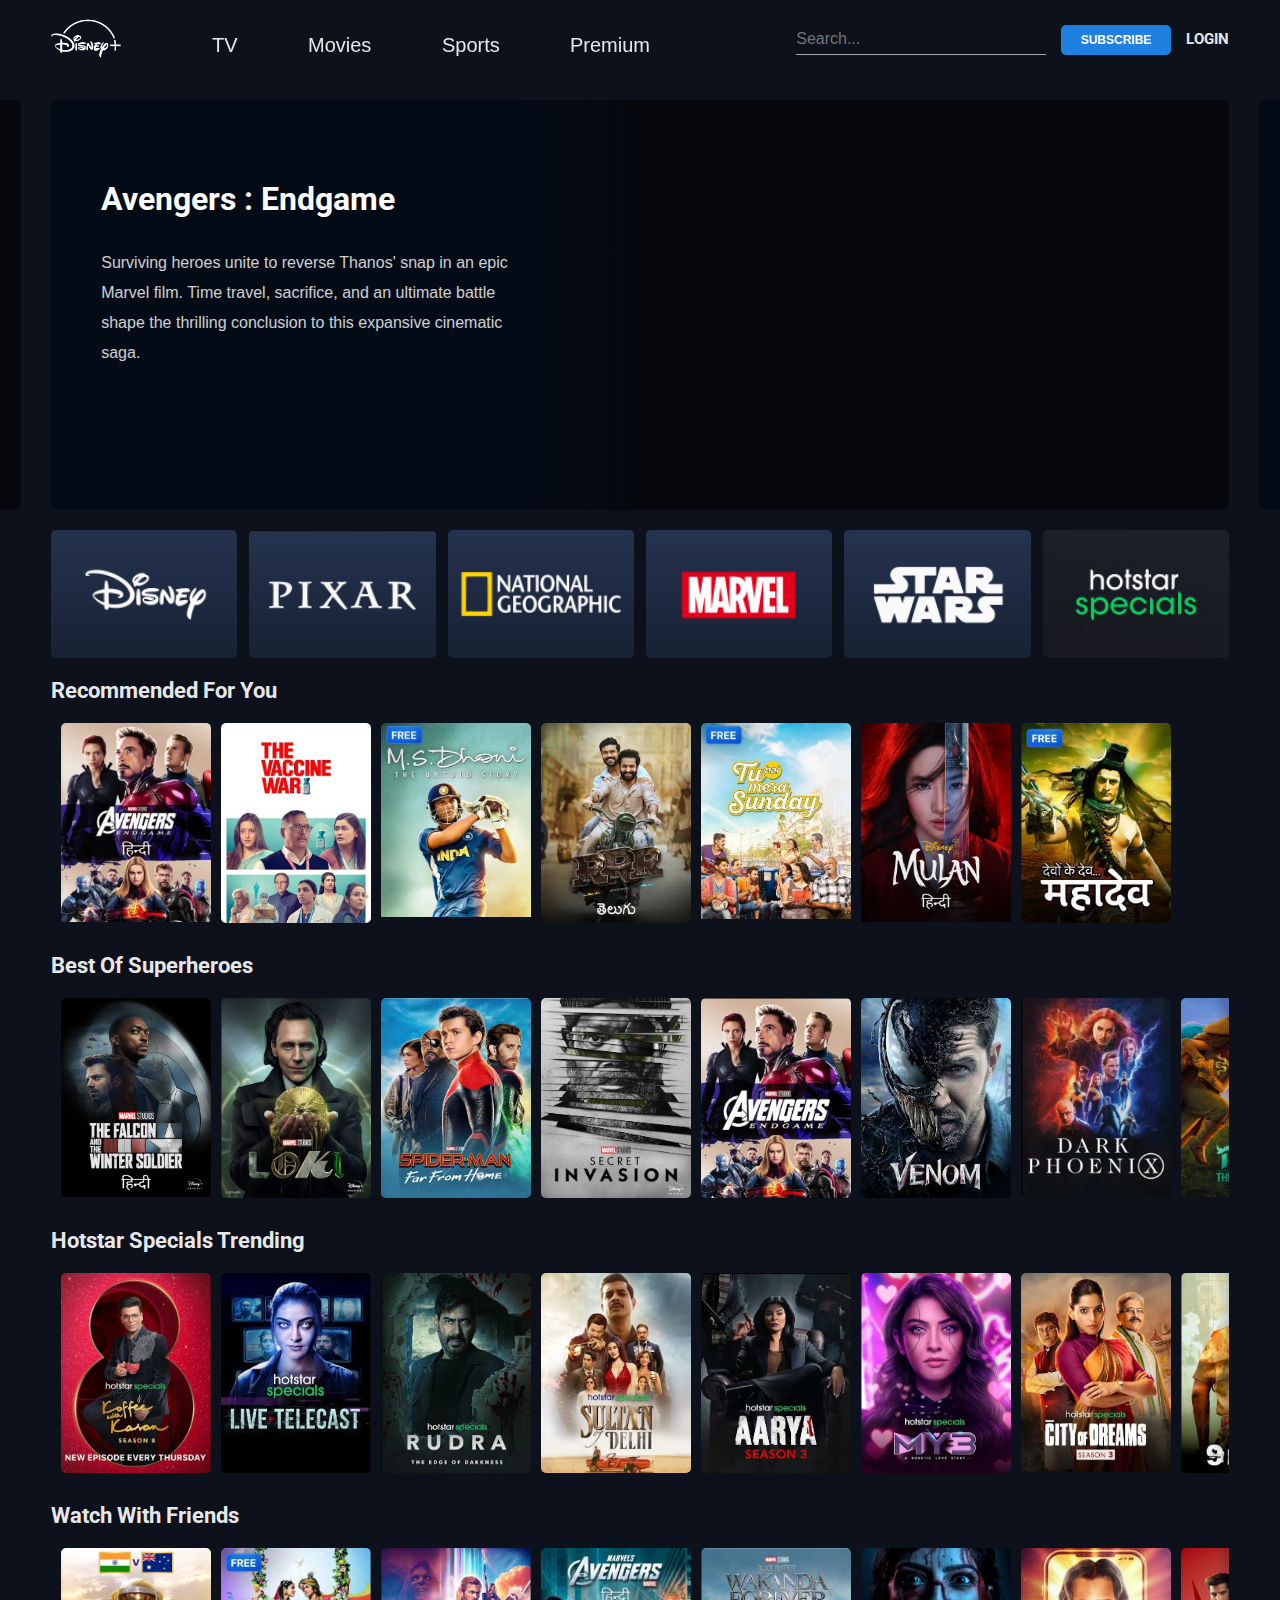
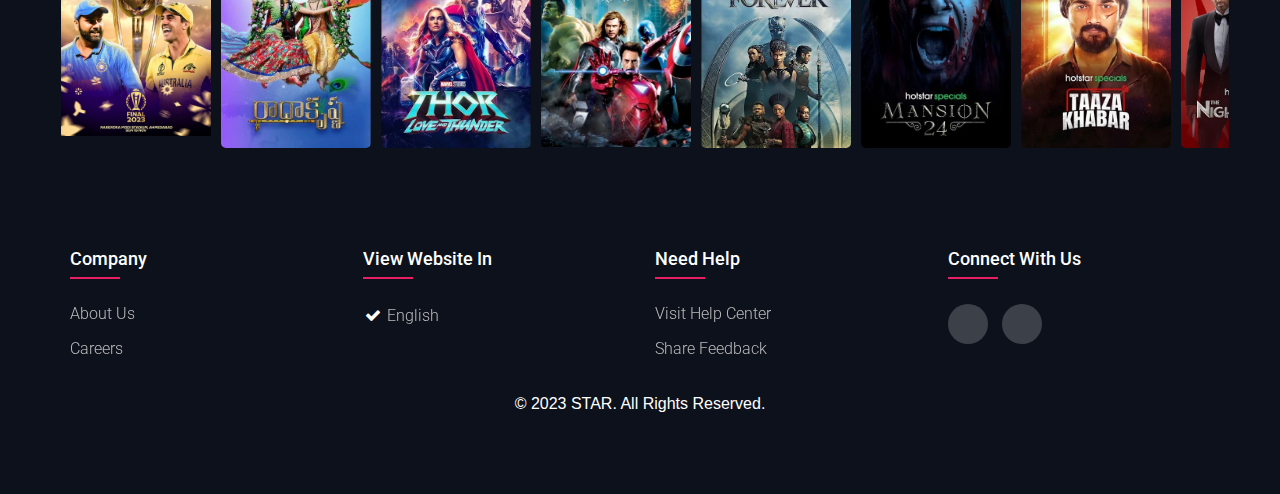
==== commit 03189eca: "dt" ====
--- a/index.html
+++ b/index.html
@@ -32,10 +32,10 @@
   <nav class="navbar">
     <img src="./images/logo.png" class="brand-logo" alt="logo og disney clone" />
     <ul class="nav-links">
-      <li class="nav-items hvr-float-shadow12"><i class="fa fa-solid fa-tv"><a href="#">TV</a></i></li>
-      <li class="nav-items hvr-float-shadow12"><i class="fa fa-solid fa-film"><a href="#">Movies</a></i></li>
-      <li class="nav-items hvr-float-shadow12"><i class="fa fa-solid fa-film"><a href="#">Sports</a></i></li>
-      <li class="nav-items hvr-float-shadow12"><i class="fa fa-solid fa-film"><a href="#">Premium</a></i></li>
+      <li class="nav-items hvr-float-shadow12"><a href="#">TV</a></li>
+      <li class="nav-items hvr-float-shadow12"><a href="#">Movies</a></li>
+      <li class="nav-items hvr-float-shadow12"><a href="#">Sports</a></li>
+      <li class="nav-items hvr-float-shadow12"><a href="#">Premium</a></li>
     </ul>
     <div class="right-container">
       <input type="text" class="search-box" placeholder="Search..." />
@@ -161,8 +161,8 @@
         <div class="footer-col">
           <h4>Connect With us</h4>
           <div class="social-links">
-            <a href="#"><i class="fa fa-solid fa-facebook-f"></i></a>
-            <a href="#"><i class="fa fa-solid fa-twitter"></i></a>
+            <a href="#"></a>
+            <a href="#"></a>
           </div>
         </div>
       </div>
